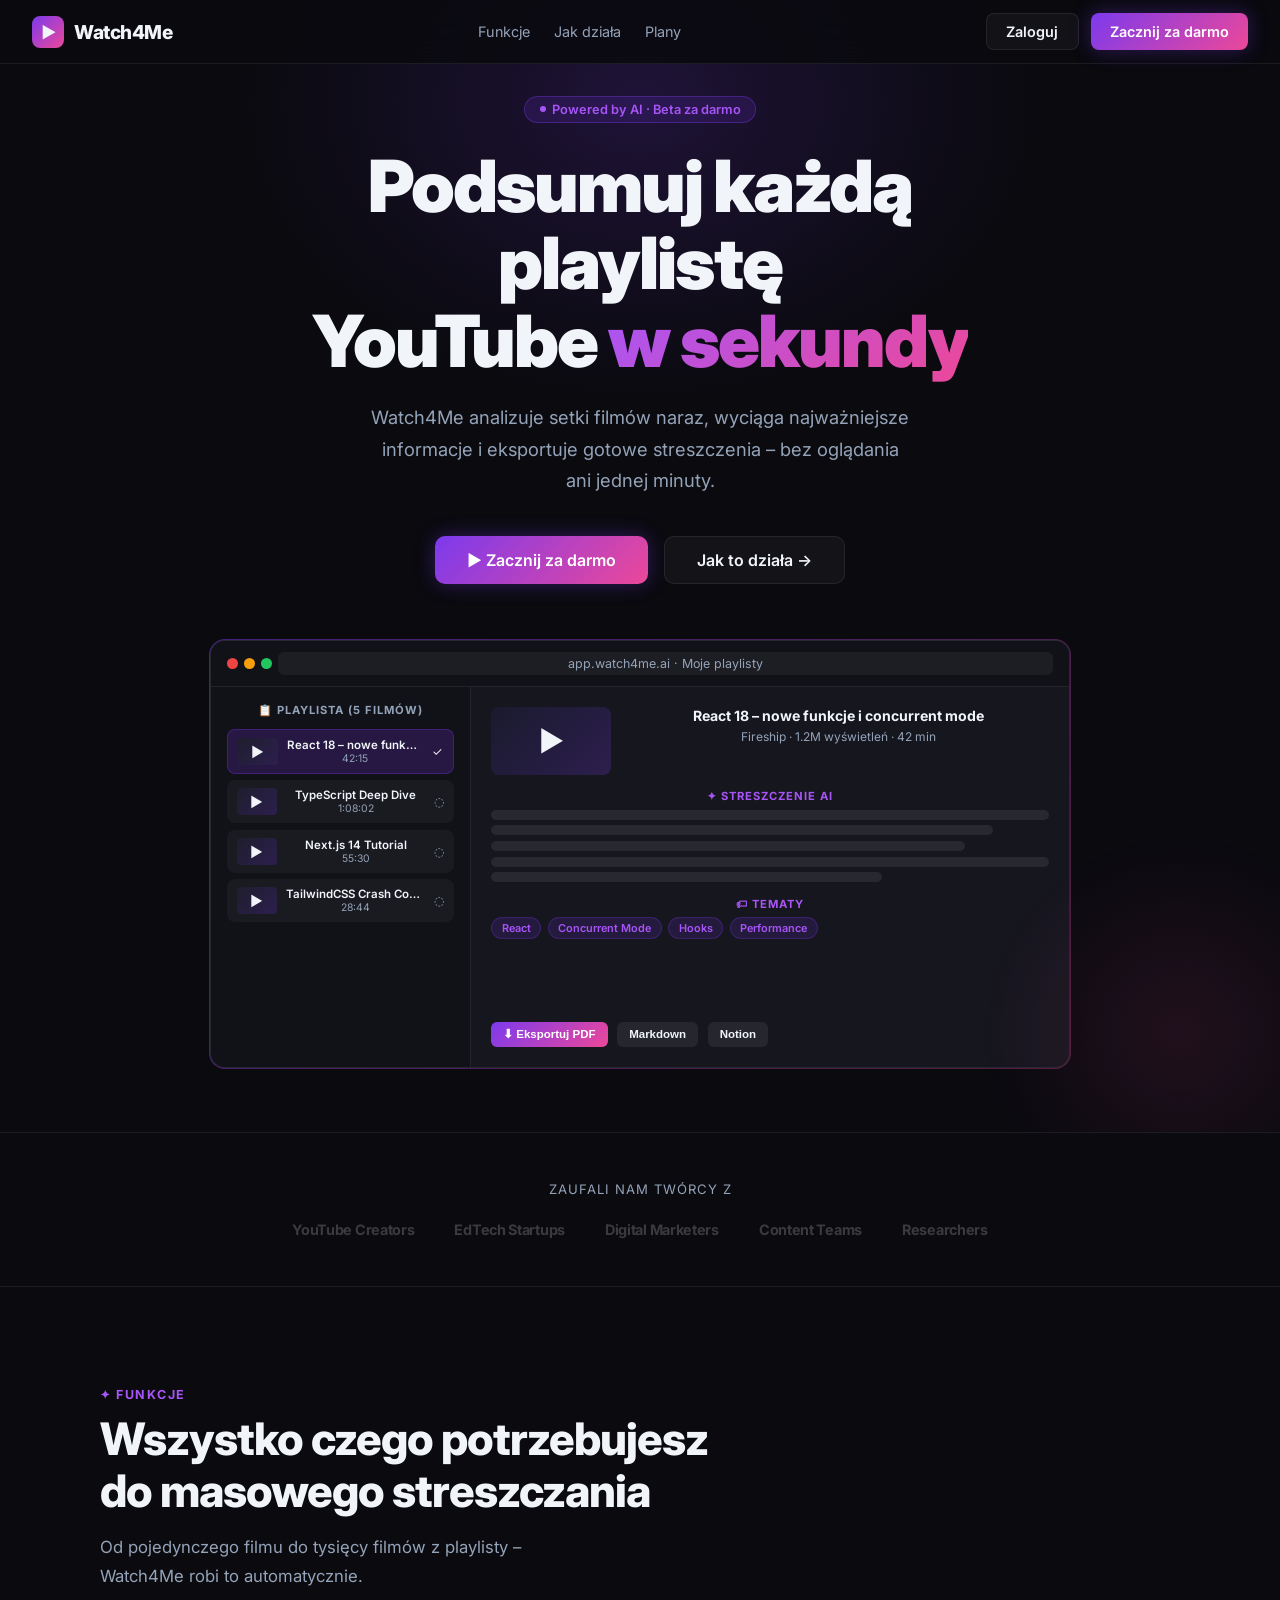
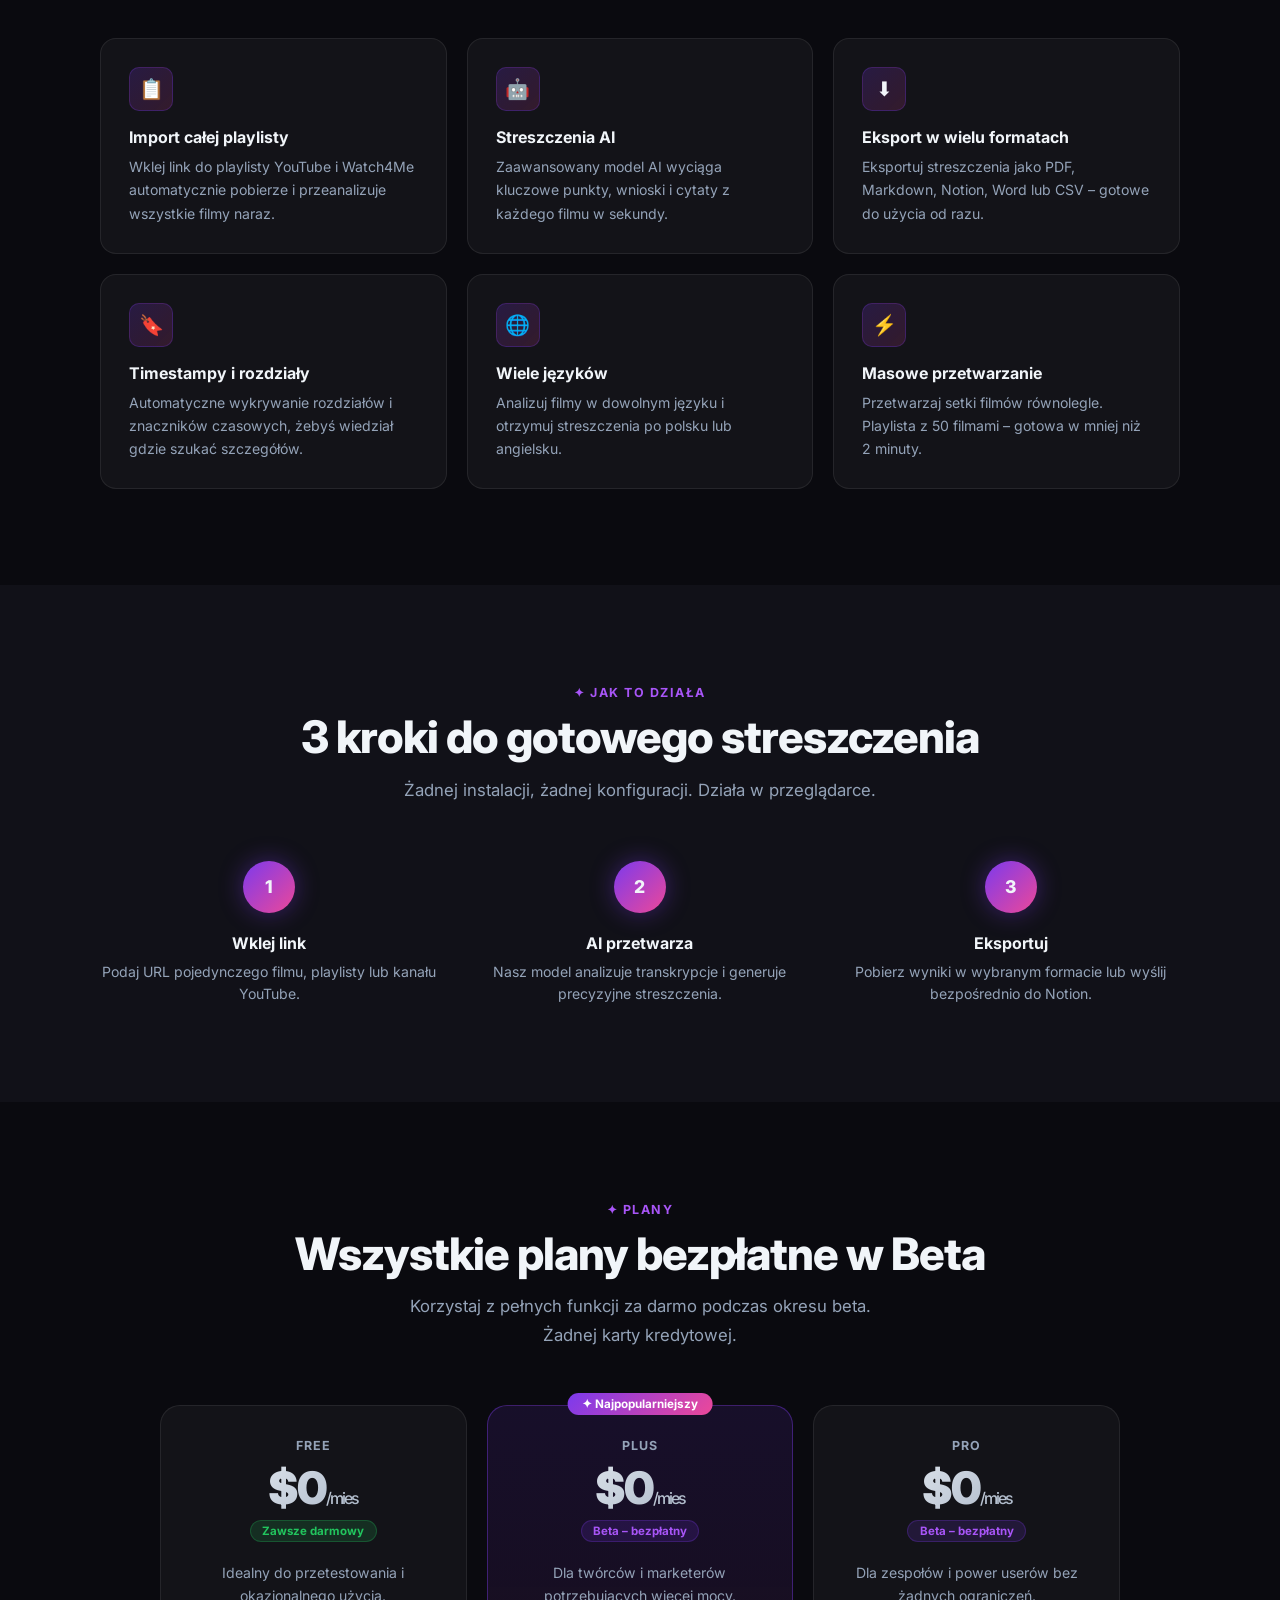
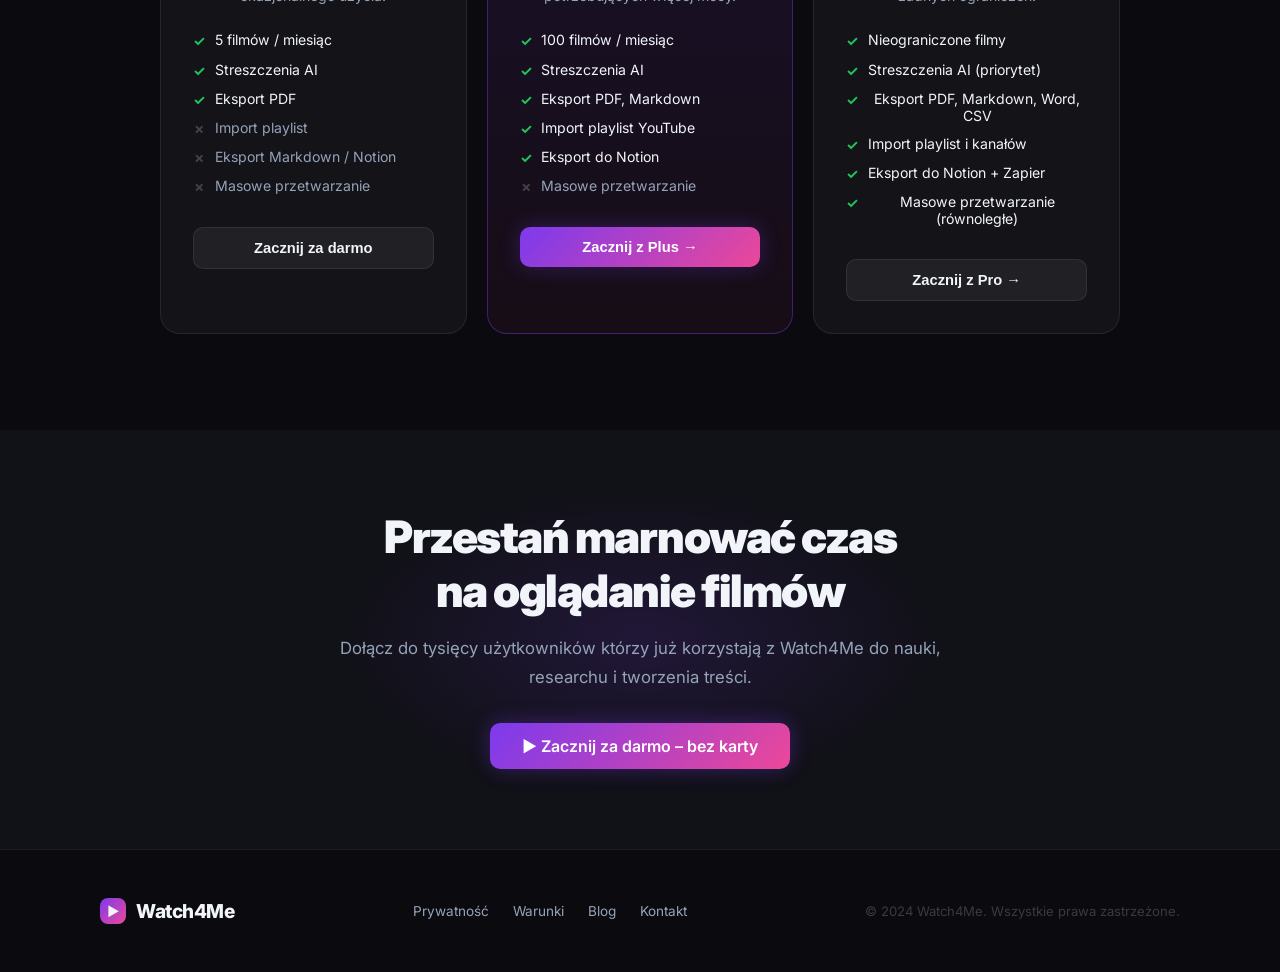
==== index.html @ c6a56641 "Add Watch4Me landing page with hero, features, pricing (Free/Plus/Pro)" ====
<!DOCTYPE html>
<html lang="pl">
<head>
  <meta charset="UTF-8" />
  <meta name="viewport" content="width=device-width, initial-scale=1.0" />
  <title>Watch4Me – AI YouTube Summarizer</title>
  <link rel="preconnect" href="https://fonts.googleapis.com" />
  <link href="https://fonts.googleapis.com/css2?family=Inter:wght@400;500;600;700;800;900&display=swap" rel="stylesheet" />
  <style>
    *, *::before, *::after { box-sizing: border-box; margin: 0; padding: 0; }

    :root {
      --bg: #0a0a0f;
      --bg2: #111118;
      --bg3: #16161f;
      --border: rgba(255,255,255,0.08);
      --purple: #7c3aed;
      --purple-light: #a855f7;
      --pink: #ec4899;
      --red: #ef4444;
      --text: #f1f5f9;
      --muted: #94a3b8;
      --card: rgba(255,255,255,0.04);
    }

    html { scroll-behavior: smooth; }

    body {
      font-family: 'Inter', sans-serif;
      background: var(--bg);
      color: var(--text);
      overflow-x: hidden;
    }

    /* ── NAV ── */
    nav {
      position: fixed; top: 0; left: 0; right: 0; z-index: 100;
      display: flex; align-items: center; justify-content: space-between;
      padding: 0 2rem; height: 64px;
      background: rgba(10,10,15,0.85);
      backdrop-filter: blur(16px);
      border-bottom: 1px solid var(--border);
    }
    .logo {
      display: flex; align-items: center; gap: 10px;
      font-size: 1.2rem; font-weight: 800; letter-spacing: -0.5px;
    }
    .logo-icon {
      width: 32px; height: 32px; border-radius: 8px;
      background: linear-gradient(135deg, var(--purple), var(--pink));
      display: flex; align-items: center; justify-content: center;
      font-size: 16px;
    }
    .nav-links { display: flex; align-items: center; gap: 1.5rem; }
    .nav-links a {
      color: var(--muted); text-decoration: none; font-size: .9rem;
      transition: color .2s;
    }
    .nav-links a:hover { color: var(--text); }
    .btn {
      display: inline-flex; align-items: center; gap: 8px;
      padding: .55rem 1.2rem; border-radius: 8px;
      font-size: .9rem; font-weight: 600; cursor: pointer;
      text-decoration: none; transition: all .2s; border: none;
    }
    .btn-primary {
      background: linear-gradient(135deg, var(--purple), var(--pink));
      color: #fff;
      box-shadow: 0 0 20px rgba(124,58,237,.35);
    }
    .btn-primary:hover {
      transform: translateY(-1px);
      box-shadow: 0 0 30px rgba(124,58,237,.55);
    }
    .btn-ghost {
      background: var(--card);
      color: var(--text);
      border: 1px solid var(--border);
    }
    .btn-ghost:hover { background: rgba(255,255,255,.08); }

    /* ── HERO ── */
    .hero {
      min-height: 100vh;
      display: flex; flex-direction: column; align-items: center;
      justify-content: center; text-align: center;
      padding: 6rem 1.5rem 4rem;
      position: relative; overflow: hidden;
    }
    .hero::before {
      content: '';
      position: absolute; top: -200px; left: 50%; transform: translateX(-50%);
      width: 800px; height: 600px; border-radius: 50%;
      background: radial-gradient(ellipse, rgba(124,58,237,.18) 0%, transparent 70%);
      pointer-events: none;
    }
    .hero::after {
      content: '';
      position: absolute; bottom: -100px; right: -100px;
      width: 400px; height: 400px; border-radius: 50%;
      background: radial-gradient(ellipse, rgba(236,72,153,.1) 0%, transparent 70%);
      pointer-events: none;
    }
    .badge {
      display: inline-flex; align-items: center; gap: 6px;
      padding: .3rem .9rem; border-radius: 99px; margin-bottom: 1.5rem;
      background: rgba(124,58,237,.15);
      border: 1px solid rgba(124,58,237,.35);
      font-size: .8rem; font-weight: 600; color: var(--purple-light);
    }
    .badge span { width: 6px; height: 6px; border-radius: 50%; background: var(--purple-light); display: block; }
    h1 {
      font-size: clamp(2.4rem, 6vw, 4.5rem);
      font-weight: 900; line-height: 1.08;
      letter-spacing: -2px; max-width: 820px;
      margin-bottom: 1.4rem;
    }
    h1 em {
      font-style: normal;
      background: linear-gradient(135deg, var(--purple-light), var(--pink));
      -webkit-background-clip: text; -webkit-text-fill-color: transparent;
    }
    .hero-sub {
      font-size: 1.15rem; color: var(--muted); max-width: 540px;
      line-height: 1.7; margin-bottom: 2.5rem;
    }
    .hero-cta { display: flex; gap: 1rem; flex-wrap: wrap; justify-content: center; margin-bottom: 3.5rem; }
    .btn-lg { padding: .8rem 2rem; font-size: 1rem; border-radius: 10px; }

    /* ── MOCKUP ── */
    .mockup-wrap {
      width: 100%; max-width: 860px;
      position: relative; margin: 0 auto;
    }
    .mockup-wrap::before {
      content: '';
      position: absolute; inset: -1px; border-radius: 16px;
      background: linear-gradient(135deg, rgba(124,58,237,.5), rgba(236,72,153,.3));
      z-index: 0;
    }
    .mockup {
      position: relative; z-index: 1;
      background: var(--bg3);
      border-radius: 15px; overflow: hidden;
      border: 1px solid var(--border);
    }
    .mockup-bar {
      display: flex; align-items: center; gap: 6px;
      padding: .7rem 1rem;
      background: var(--bg2); border-bottom: 1px solid var(--border);
    }
    .dot { width: 11px; height: 11px; border-radius: 50%; }
    .dot-r { background: #ef4444; }
    .dot-y { background: #f59e0b; }
    .dot-g { background: #22c55e; }
    .mockup-url {
      flex: 1; background: rgba(255,255,255,.05);
      border-radius: 6px; padding: .25rem .75rem;
      font-size: .78rem; color: var(--muted); text-align: center;
    }
    .mockup-body {
      display: grid; grid-template-columns: 260px 1fr;
      min-height: 380px;
    }
    .mock-sidebar {
      background: var(--bg2); border-right: 1px solid var(--border);
      padding: 1rem;
    }
    .mock-sidebar-title {
      font-size: .7rem; font-weight: 700; color: var(--muted);
      text-transform: uppercase; letter-spacing: 1px; margin-bottom: .75rem;
    }
    .mock-playlist {
      display: flex; flex-direction: column; gap: .4rem;
    }
    .mock-vid {
      display: flex; align-items: center; gap: .6rem;
      padding: .5rem .6rem; border-radius: 8px;
      background: rgba(255,255,255,.04); cursor: pointer;
    }
    .mock-vid.active { background: rgba(124,58,237,.2); border: 1px solid rgba(124,58,237,.3); }
    .mock-thumb {
      width: 40px; height: 27px; border-radius: 4px;
      background: linear-gradient(135deg, #1e1e2e, #2d1f4e);
      flex-shrink: 0; display: flex; align-items: center; justify-content: center;
      font-size: 14px;
    }
    .mock-vid-info { flex: 1; overflow: hidden; }
    .mock-vid-title { font-size: .72rem; font-weight: 600; white-space: nowrap; overflow: hidden; text-overflow: ellipsis; }
    .mock-vid-dur { font-size: .65rem; color: var(--muted); }
    .mock-check { font-size: 12px; }
    .mock-main { padding: 1.25rem; display: flex; flex-direction: column; gap: .9rem; }
    .mock-video-header { display: flex; align-items: flex-start; gap: 1rem; }
    .mock-video-thumb {
      width: 120px; height: 68px; border-radius: 8px; flex-shrink: 0;
      background: linear-gradient(135deg, #1a1a2e, #2d1f4e);
      display: flex; align-items: center; justify-content: center; font-size: 28px;
    }
    .mock-video-meta { flex: 1; }
    .mock-video-meta h3 { font-size: .88rem; font-weight: 700; margin-bottom: .3rem; }
    .mock-video-meta p { font-size: .75rem; color: var(--muted); }
    .mock-summary-label {
      font-size: .7rem; font-weight: 700; text-transform: uppercase;
      letter-spacing: 1px; color: var(--purple-light); margin-bottom: .4rem;
    }
    .mock-summary-lines { display: flex; flex-direction: column; gap: .35rem; }
    .mock-line {
      height: 10px; border-radius: 99px;
      background: rgba(255,255,255,.08);
    }
    .mock-line.w100 { width: 100%; }
    .mock-line.w85 { width: 85%; }
    .mock-line.w70 { width: 70%; }
    .mock-line.w90 { width: 90%; }
    .mock-tags { display: flex; gap: .4rem; flex-wrap: wrap; }
    .mock-tag {
      padding: .2rem .6rem; border-radius: 99px; font-size: .68rem;
      background: rgba(124,58,237,.15); color: var(--purple-light);
      border: 1px solid rgba(124,58,237,.25); font-weight: 600;
    }
    .mock-actions { display: flex; gap: .6rem; margin-top: auto; }
    .mock-btn {
      padding: .35rem .75rem; border-radius: 6px; font-size: .72rem;
      font-weight: 600; border: none; cursor: pointer;
    }
    .mock-btn-primary { background: linear-gradient(135deg, var(--purple), var(--pink)); color: #fff; }
    .mock-btn-ghost { background: rgba(255,255,255,.07); color: var(--text); }

    /* ── LOGOS / TRUST ── */
    .trust {
      text-align: center; padding: 3rem 1.5rem;
      border-top: 1px solid var(--border);
      border-bottom: 1px solid var(--border);
    }
    .trust p { font-size: .82rem; color: var(--muted); margin-bottom: 1.5rem; text-transform: uppercase; letter-spacing: 1px; }
    .trust-logos { display: flex; align-items: center; justify-content: center; gap: 2.5rem; flex-wrap: wrap; }
    .trust-logo { font-size: .9rem; font-weight: 700; color: rgba(255,255,255,.2); letter-spacing: -.3px; }

    /* ── FEATURES ── */
    section { padding: 6rem 1.5rem; }
    .container { max-width: 1080px; margin: 0 auto; }
    .section-label {
      display: inline-block; font-size: .78rem; font-weight: 700;
      text-transform: uppercase; letter-spacing: 1.5px; color: var(--purple-light);
      margin-bottom: .75rem;
    }
    .section-title {
      font-size: clamp(1.8rem, 4vw, 2.8rem); font-weight: 800;
      letter-spacing: -1px; line-height: 1.15; margin-bottom: 1rem;
    }
    .section-sub { font-size: 1.05rem; color: var(--muted); max-width: 500px; line-height: 1.7; margin-bottom: 3rem; }
    .features-grid {
      display: grid;
      grid-template-columns: repeat(auto-fit, minmax(300px, 1fr));
      gap: 1.25rem;
    }
    .feat-card {
      padding: 1.75rem; border-radius: 16px;
      background: var(--card); border: 1px solid var(--border);
      transition: border-color .25s, transform .25s;
    }
    .feat-card:hover { border-color: rgba(124,58,237,.4); transform: translateY(-3px); }
    .feat-icon {
      width: 44px; height: 44px; border-radius: 10px; margin-bottom: 1rem;
      display: flex; align-items: center; justify-content: center; font-size: 20px;
      background: linear-gradient(135deg, rgba(124,58,237,.2), rgba(236,72,153,.15));
      border: 1px solid rgba(124,58,237,.25);
    }
    .feat-card h3 { font-size: 1rem; font-weight: 700; margin-bottom: .5rem; }
    .feat-card p { font-size: .88rem; color: var(--muted); line-height: 1.65; }

    /* ── HOW IT WORKS ── */
    .how-section { background: var(--bg2); }
    .steps { display: grid; grid-template-columns: repeat(auto-fit, minmax(220px, 1fr)); gap: 2rem; }
    .step { text-align: center; }
    .step-num {
      width: 52px; height: 52px; border-radius: 50%; margin: 0 auto 1.25rem;
      display: flex; align-items: center; justify-content: center;
      font-size: 1.1rem; font-weight: 800;
      background: linear-gradient(135deg, var(--purple), var(--pink));
      box-shadow: 0 0 24px rgba(124,58,237,.4);
    }
    .step h3 { font-size: 1rem; font-weight: 700; margin-bottom: .5rem; }
    .step p { font-size: .88rem; color: var(--muted); line-height: 1.6; }

    /* ── PRICING ── */
    .pricing-grid {
      display: grid;
      grid-template-columns: repeat(auto-fit, minmax(280px, 1fr));
      gap: 1.25rem; max-width: 960px; margin: 0 auto;
    }
    .price-card {
      padding: 2rem; border-radius: 20px;
      background: var(--card); border: 1px solid var(--border);
      position: relative; transition: transform .25s;
    }
    .price-card:hover { transform: translateY(-4px); }
    .price-card.popular {
      background: linear-gradient(180deg, rgba(124,58,237,.12) 0%, rgba(236,72,153,.06) 100%);
      border-color: rgba(124,58,237,.4);
    }
    .popular-badge {
      position: absolute; top: -13px; left: 50%; transform: translateX(-50%);
      padding: .25rem .9rem; border-radius: 99px; font-size: .73rem; font-weight: 700;
      background: linear-gradient(135deg, var(--purple), var(--pink));
      color: #fff; white-space: nowrap;
    }
    .plan-name { font-size: .78rem; font-weight: 700; text-transform: uppercase; letter-spacing: 1px; color: var(--muted); margin-bottom: .5rem; }
    .plan-price {
      font-size: 2.8rem; font-weight: 900; letter-spacing: -2px;
      margin-bottom: .25rem;
      background: linear-gradient(135deg, var(--text), var(--muted));
      -webkit-background-clip: text; -webkit-text-fill-color: transparent;
    }
    .plan-price span { font-size: 1rem; font-weight: 500; }
    .plan-tag {
      display: inline-block; padding: .2rem .7rem; border-radius: 99px;
      font-size: .72rem; font-weight: 700; margin-bottom: 1.25rem;
    }
    .tag-free { background: rgba(34,197,94,.15); color: #22c55e; border: 1px solid rgba(34,197,94,.25); }
    .tag-beta { background: rgba(124,58,237,.15); color: var(--purple-light); border: 1px solid rgba(124,58,237,.25); }
    .plan-desc { font-size: .88rem; color: var(--muted); margin-bottom: 1.5rem; line-height: 1.6; }
    .plan-features { list-style: none; display: flex; flex-direction: column; gap: .7rem; margin-bottom: 2rem; }
    .plan-features li { display: flex; align-items: flex-start; gap: .6rem; font-size: .88rem; }
    .plan-features li::before { content: '✓'; color: #22c55e; font-weight: 700; flex-shrink: 0; margin-top: 1px; }
    .plan-features li.no::before { content: '✗'; color: rgba(255,255,255,.2); }
    .plan-features li.no { color: var(--muted); }
    .btn-plan {
      width: 100%; padding: .75rem; border-radius: 10px; font-size: .92rem; font-weight: 700;
      cursor: pointer; border: none; transition: all .2s;
    }
    .btn-plan-primary {
      background: linear-gradient(135deg, var(--purple), var(--pink));
      color: #fff; box-shadow: 0 0 20px rgba(124,58,237,.3);
    }
    .btn-plan-primary:hover { box-shadow: 0 0 30px rgba(124,58,237,.5); transform: translateY(-1px); }
    .btn-plan-ghost {
      background: rgba(255,255,255,.06); color: var(--text);
      border: 1px solid var(--border);
    }
    .btn-plan-ghost:hover { background: rgba(255,255,255,.1); }

    /* ── CTA BANNER ── */
    .cta-section {
      padding: 5rem 1.5rem;
      background: var(--bg2); text-align: center;
    }
    .cta-inner {
      max-width: 680px; margin: 0 auto;
      position: relative;
    }
    .cta-inner::before {
      content: '';
      position: absolute; top: 50%; left: 50%; transform: translate(-50%,-50%);
      width: 600px; height: 300px; border-radius: 50%;
      background: radial-gradient(ellipse, rgba(124,58,237,.15) 0%, transparent 70%);
      pointer-events: none;
    }
    .cta-inner h2 {
      font-size: clamp(1.8rem, 4vw, 2.8rem); font-weight: 900; letter-spacing: -1.5px;
      margin-bottom: 1rem; position: relative;
    }
    .cta-inner p { font-size: 1.05rem; color: var(--muted); margin-bottom: 2rem; line-height: 1.7; position: relative; }
    .cta-inner .btn { position: relative; }

    /* ── FOOTER ── */
    footer {
      padding: 3rem 1.5rem;
      border-top: 1px solid var(--border);
    }
    .footer-inner {
      max-width: 1080px; margin: 0 auto;
      display: flex; align-items: center; justify-content: space-between;
      flex-wrap: wrap; gap: 1rem;
    }
    .footer-links { display: flex; gap: 1.5rem; flex-wrap: wrap; }
    .footer-links a { font-size: .85rem; color: var(--muted); text-decoration: none; transition: color .2s; }
    .footer-links a:hover { color: var(--text); }
    .footer-copy { font-size: .82rem; color: rgba(255,255,255,.2); }

    /* ── ANIMATIONS ── */
    @keyframes fadeUp { from { opacity: 0; transform: translateY(24px); } to { opacity: 1; transform: translateY(0); } }
    .hero > * { animation: fadeUp .6s ease both; }
    .hero > *:nth-child(1) { animation-delay: .1s; }
    .hero > *:nth-child(2) { animation-delay: .2s; }
    .hero > *:nth-child(3) { animation-delay: .3s; }
    .hero > *:nth-child(4) { animation-delay: .4s; }
    .hero > *:nth-child(5) { animation-delay: .5s; }

    /* ── RESPONSIVE ── */
    @media (max-width: 640px) {
      .nav-links { display: none; }
      .mockup-body { grid-template-columns: 1fr; }
      .mock-sidebar { display: none; }
    }
  </style>
</head>
<body>

<!-- NAV -->
<nav>
  <div class="logo">
    <div class="logo-icon">▶</div>
    Watch4Me
  </div>
  <div class="nav-links">
    <a href="#features">Funkcje</a>
    <a href="#how">Jak działa</a>
    <a href="#pricing">Plany</a>
  </div>
  <div style="display:flex;gap:.75rem">
    <a href="#" class="btn btn-ghost">Zaloguj</a>
    <a href="#" class="btn btn-primary">Zacznij za darmo</a>
  </div>
</nav>

<!-- HERO -->
<section class="hero">
  <div class="badge"><span></span> Powered by AI · Beta za darmo</div>
  <h1>Podsumuj każdą playlistę<br/>YouTube <em>w sekundy</em></h1>
  <p class="hero-sub">Watch4Me analizuje setki filmów naraz, wyciąga najważniejsze informacje i eksportuje gotowe streszczenia – bez oglądania ani jednej minuty.</p>
  <div class="hero-cta">
    <a href="#" class="btn btn-primary btn-lg">▶ Zacznij za darmo</a>
    <a href="#how" class="btn btn-ghost btn-lg">Jak to działa →</a>
  </div>
  <div class="mockup-wrap">
    <div class="mockup">
      <div class="mockup-bar">
        <div class="dot dot-r"></div>
        <div class="dot dot-y"></div>
        <div class="dot dot-g"></div>
        <div class="mockup-url">app.watch4me.ai · Moje playlisty</div>
      </div>
      <div class="mockup-body">
        <div class="mock-sidebar">
          <div class="mock-sidebar-title">📋 Playlista (5 filmów)</div>
          <div class="mock-playlist">
            <div class="mock-vid active">
              <div class="mock-thumb">▶</div>
              <div class="mock-vid-info">
                <div class="mock-vid-title">React 18 – nowe funkcje</div>
                <div class="mock-vid-dur">42:15</div>
              </div>
              <div class="mock-check">✓</div>
            </div>
            <div class="mock-vid">
              <div class="mock-thumb">▶</div>
              <div class="mock-vid-info">
                <div class="mock-vid-title">TypeScript Deep Dive</div>
                <div class="mock-vid-dur">1:08:02</div>
              </div>
              <div class="mock-check" style="color:var(--muted)">◌</div>
            </div>
            <div class="mock-vid">
              <div class="mock-thumb">▶</div>
              <div class="mock-vid-info">
                <div class="mock-vid-title">Next.js 14 Tutorial</div>
                <div class="mock-vid-dur">55:30</div>
              </div>
              <div class="mock-check" style="color:var(--muted)">◌</div>
            </div>
            <div class="mock-vid">
              <div class="mock-thumb">▶</div>
              <div class="mock-vid-info">
                <div class="mock-vid-title">TailwindCSS Crash Course</div>
                <div class="mock-vid-dur">28:44</div>
              </div>
              <div class="mock-check" style="color:var(--muted)">◌</div>
            </div>
          </div>
        </div>
        <div class="mock-main">
          <div class="mock-video-header">
            <div class="mock-video-thumb">▶</div>
            <div class="mock-video-meta">
              <h3>React 18 – nowe funkcje i concurrent mode</h3>
              <p>Fireship · 1.2M wyświetleń · 42 min</p>
            </div>
          </div>
          <div>
            <div class="mock-summary-label">✦ Streszczenie AI</div>
            <div class="mock-summary-lines">
              <div class="mock-line w100"></div>
              <div class="mock-line w90"></div>
              <div class="mock-line w85"></div>
              <div class="mock-line w100"></div>
              <div class="mock-line w70"></div>
            </div>
          </div>
          <div>
            <div class="mock-summary-label">🏷 Tematy</div>
            <div class="mock-tags">
              <div class="mock-tag">React</div>
              <div class="mock-tag">Concurrent Mode</div>
              <div class="mock-tag">Hooks</div>
              <div class="mock-tag">Performance</div>
            </div>
          </div>
          <div class="mock-actions">
            <button class="mock-btn mock-btn-primary">⬇ Eksportuj PDF</button>
            <button class="mock-btn mock-btn-ghost">Markdown</button>
            <button class="mock-btn mock-btn-ghost">Notion</button>
          </div>
        </div>
      </div>
    </div>
  </div>
</section>

<!-- TRUST -->
<div class="trust">
  <p>Zaufali nam twórcy z</p>
  <div class="trust-logos">
    <div class="trust-logo">YouTube Creators</div>
    <div class="trust-logo">EdTech Startups</div>
    <div class="trust-logo">Digital Marketers</div>
    <div class="trust-logo">Content Teams</div>
    <div class="trust-logo">Researchers</div>
  </div>
</div>

<!-- FEATURES -->
<section id="features">
  <div class="container">
    <div class="section-label">✦ Funkcje</div>
    <h2 class="section-title">Wszystko czego potrzebujesz<br/>do masowego streszczania</h2>
    <p class="section-sub">Od pojedynczego filmu do tysięcy filmów z playlisty – Watch4Me robi to automatycznie.</p>
    <div class="features-grid">
      <div class="feat-card">
        <div class="feat-icon">📋</div>
        <h3>Import całej playlisty</h3>
        <p>Wklej link do playlisty YouTube i Watch4Me automatycznie pobierze i przeanalizuje wszystkie filmy naraz.</p>
      </div>
      <div class="feat-card">
        <div class="feat-icon">🤖</div>
        <h3>Streszczenia AI</h3>
        <p>Zaawansowany model AI wyciąga kluczowe punkty, wnioski i cytaty z każdego filmu w sekundy.</p>
      </div>
      <div class="feat-card">
        <div class="feat-icon">⬇</div>
        <h3>Eksport w wielu formatach</h3>
        <p>Eksportuj streszczenia jako PDF, Markdown, Notion, Word lub CSV – gotowe do użycia od razu.</p>
      </div>
      <div class="feat-card">
        <div class="feat-icon">🔖</div>
        <h3>Timestampy i rozdziały</h3>
        <p>Automatyczne wykrywanie rozdziałów i znaczników czasowych, żebyś wiedział gdzie szukać szczegółów.</p>
      </div>
      <div class="feat-card">
        <div class="feat-icon">🌐</div>
        <h3>Wiele języków</h3>
        <p>Analizuj filmy w dowolnym języku i otrzymuj streszczenia po polsku lub angielsku.</p>
      </div>
      <div class="feat-card">
        <div class="feat-icon">⚡</div>
        <h3>Masowe przetwarzanie</h3>
        <p>Przetwarzaj setki filmów równolegle. Playlista z 50 filmami – gotowa w mniej niż 2 minuty.</p>
      </div>
    </div>
  </div>
</section>

<!-- HOW IT WORKS -->
<section id="how" class="how-section">
  <div class="container" style="text-align:center">
    <div class="section-label">✦ Jak to działa</div>
    <h2 class="section-title" style="margin-bottom:.75rem">3 kroki do gotowego streszczenia</h2>
    <p class="section-sub" style="margin:0 auto 3.5rem">Żadnej instalacji, żadnej konfiguracji. Działa w przeglądarce.</p>
    <div class="steps">
      <div class="step">
        <div class="step-num">1</div>
        <h3>Wklej link</h3>
        <p>Podaj URL pojedynczego filmu, playlisty lub kanału YouTube.</p>
      </div>
      <div class="step">
        <div class="step-num">2</div>
        <h3>AI przetwarza</h3>
        <p>Nasz model analizuje transkrypcje i generuje precyzyjne streszczenia.</p>
      </div>
      <div class="step">
        <div class="step-num">3</div>
        <h3>Eksportuj</h3>
        <p>Pobierz wyniki w wybranym formacie lub wyślij bezpośrednio do Notion.</p>
      </div>
    </div>
  </div>
</section>

<!-- PRICING -->
<section id="pricing">
  <div class="container" style="text-align:center">
    <div class="section-label">✦ Plany</div>
    <h2 class="section-title" style="margin-bottom:.75rem">Wszystkie plany bezpłatne w Beta</h2>
    <p class="section-sub" style="margin:0 auto 3.5rem">Korzystaj z pełnych funkcji za darmo podczas okresu beta. Żadnej karty kredytowej.</p>
    <div class="pricing-grid">

      <!-- FREE -->
      <div class="price-card">
        <div class="plan-name">Free</div>
        <div class="plan-price">$0<span>/mies</span></div>
        <div class="plan-tag tag-free">Zawsze darmowy</div>
        <p class="plan-desc">Idealny do przetestowania i okazjonalnego użycia.</p>
        <ul class="plan-features">
          <li>5 filmów / miesiąc</li>
          <li>Streszczenia AI</li>
          <li>Eksport PDF</li>
          <li class="no">Import playlist</li>
          <li class="no">Eksport Markdown / Notion</li>
          <li class="no">Masowe przetwarzanie</li>
        </ul>
        <button class="btn-plan btn-plan-ghost">Zacznij za darmo</button>
      </div>

      <!-- PLUS -->
      <div class="price-card popular">
        <div class="popular-badge">✦ Najpopularniejszy</div>
        <div class="plan-name">Plus</div>
        <div class="plan-price">$0<span>/mies</span></div>
        <div class="plan-tag tag-beta">Beta – bezpłatny</div>
        <p class="plan-desc">Dla twórców i marketerów potrzebujących więcej mocy.</p>
        <ul class="plan-features">
          <li>100 filmów / miesiąc</li>
          <li>Streszczenia AI</li>
          <li>Eksport PDF, Markdown</li>
          <li>Import playlist YouTube</li>
          <li>Eksport do Notion</li>
          <li class="no">Masowe przetwarzanie</li>
        </ul>
        <button class="btn-plan btn-plan-primary">Zacznij z Plus →</button>
      </div>

      <!-- PRO -->
      <div class="price-card">
        <div class="plan-name">Pro</div>
        <div class="plan-price">$0<span>/mies</span></div>
        <div class="plan-tag tag-beta">Beta – bezpłatny</div>
        <p class="plan-desc">Dla zespołów i power userów bez żadnych ograniczeń.</p>
        <ul class="plan-features">
          <li>Nieograniczone filmy</li>
          <li>Streszczenia AI (priorytet)</li>
          <li>Eksport PDF, Markdown, Word, CSV</li>
          <li>Import playlist i kanałów</li>
          <li>Eksport do Notion + Zapier</li>
          <li>Masowe przetwarzanie (równoległe)</li>
        </ul>
        <button class="btn-plan btn-plan-ghost">Zacznij z Pro →</button>
      </div>

    </div>
  </div>
</section>

<!-- CTA BANNER -->
<div class="cta-section">
  <div class="cta-inner">
    <h2>Przestań marnować czas<br/>na oglądanie filmów</h2>
    <p>Dołącz do tysięcy użytkowników którzy już korzystają z Watch4Me do nauki, researchu i tworzenia treści.</p>
    <a href="#" class="btn btn-primary btn-lg">▶ Zacznij za darmo – bez karty</a>
  </div>
</div>

<!-- FOOTER -->
<footer>
  <div class="footer-inner">
    <div class="logo">
      <div class="logo-icon" style="width:26px;height:26px;font-size:13px">▶</div>
      Watch4Me
    </div>
    <div class="footer-links">
      <a href="#">Prywatność</a>
      <a href="#">Warunki</a>
      <a href="#">Blog</a>
      <a href="#">Kontakt</a>
    </div>
    <div class="footer-copy">© 2024 Watch4Me. Wszystkie prawa zastrzeżone.</div>
  </div>
</footer>

</body>
</html>
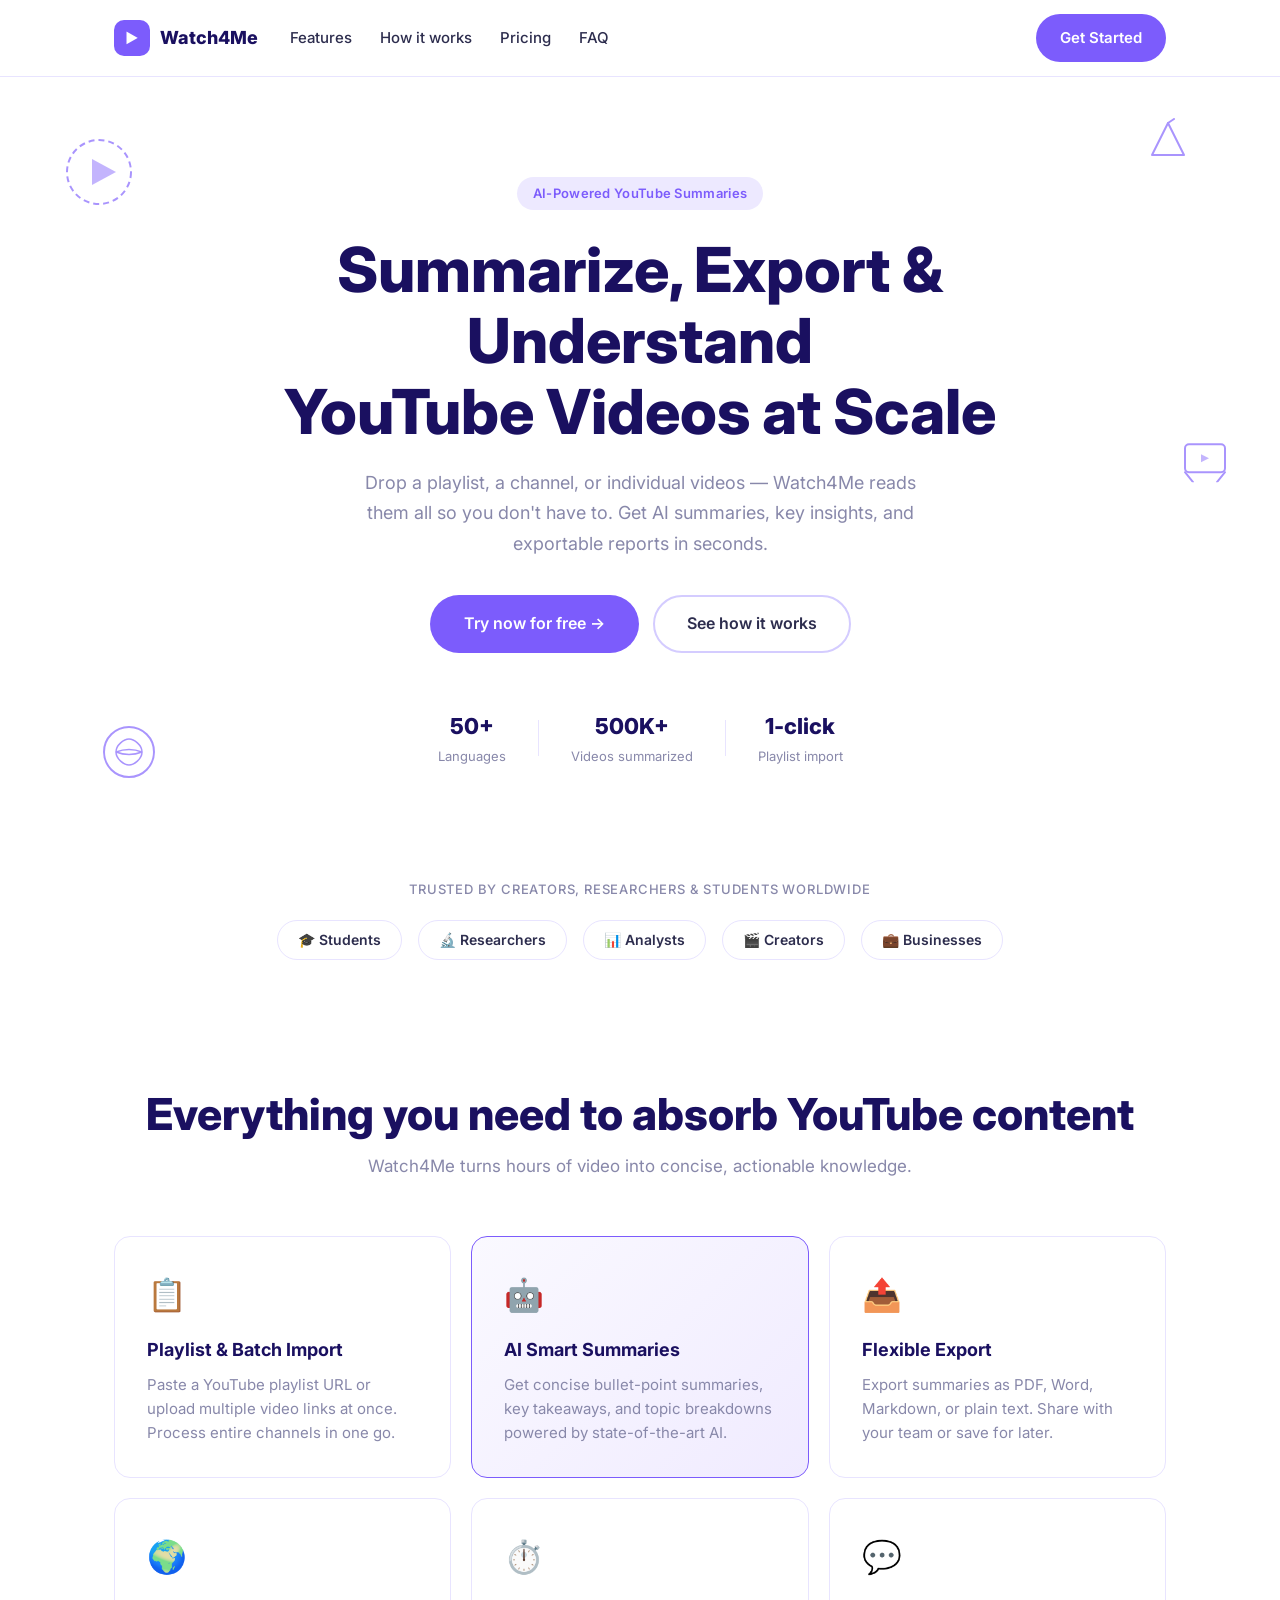
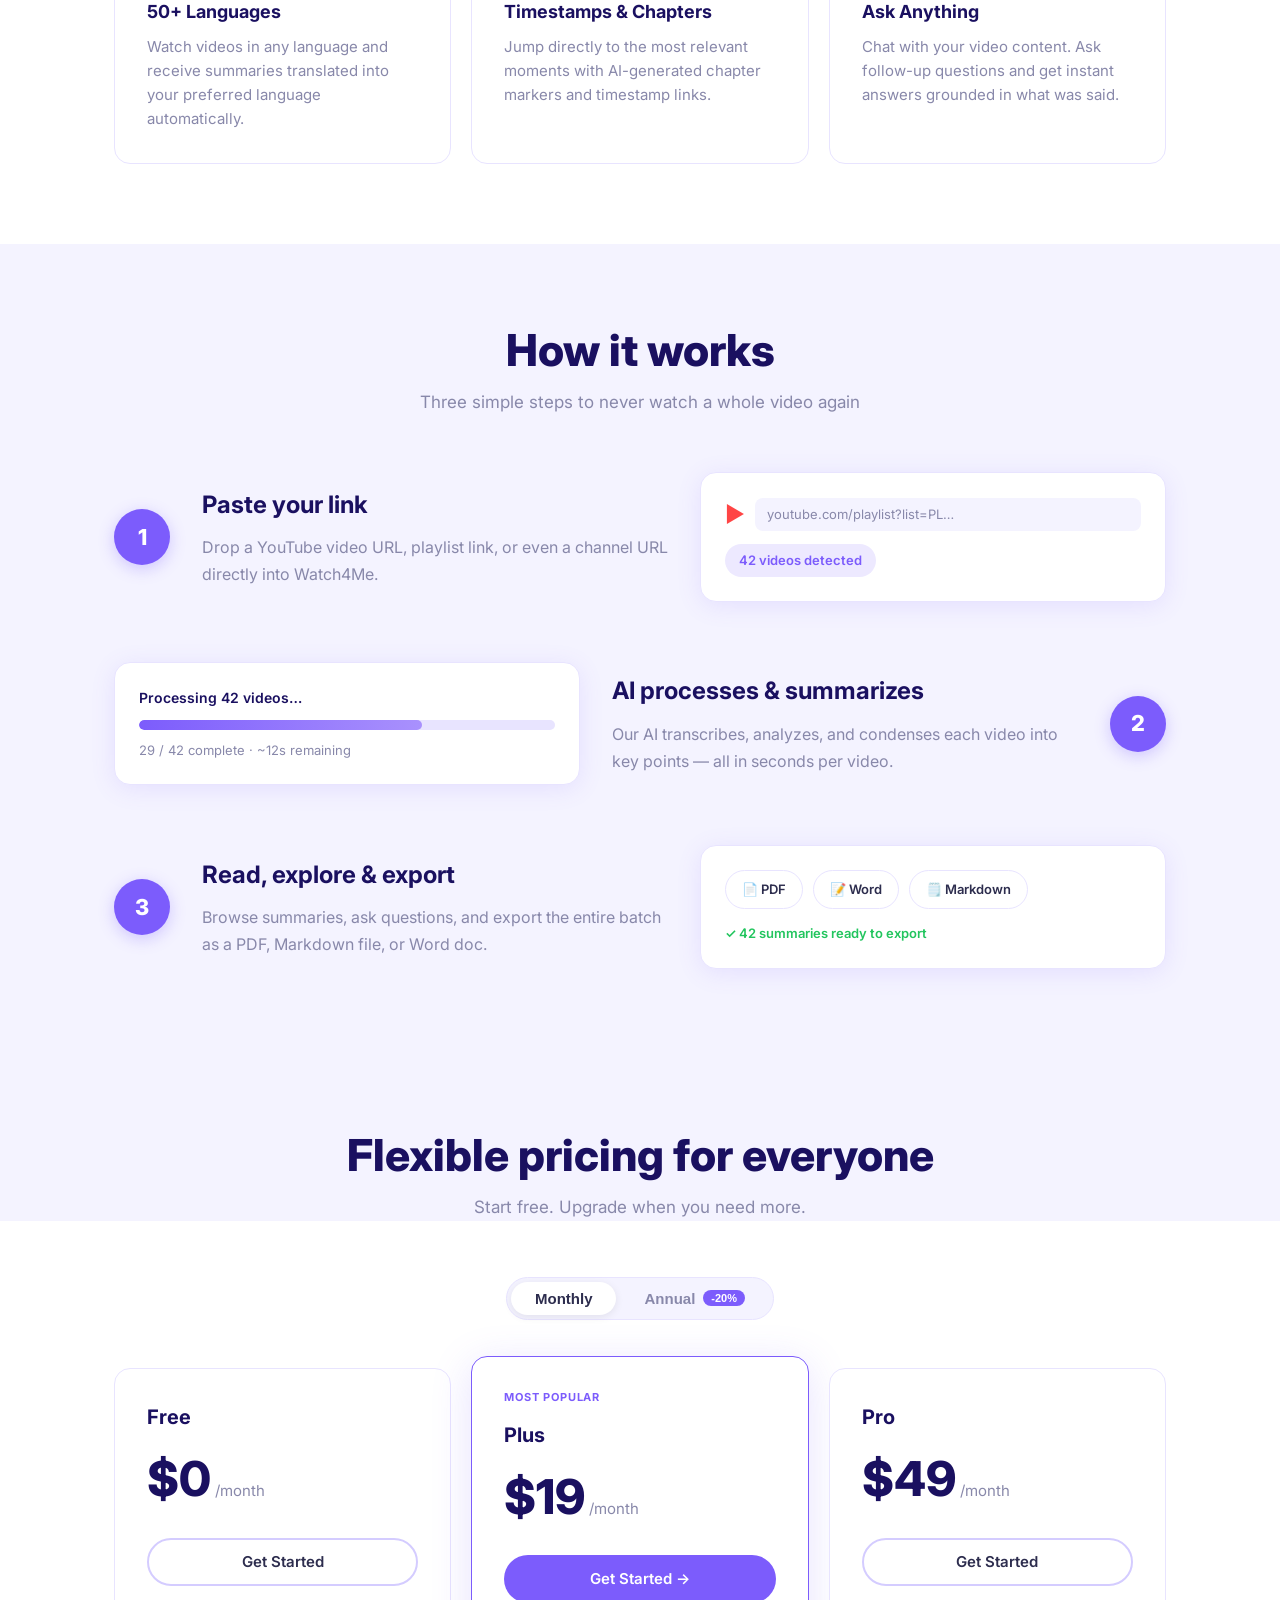
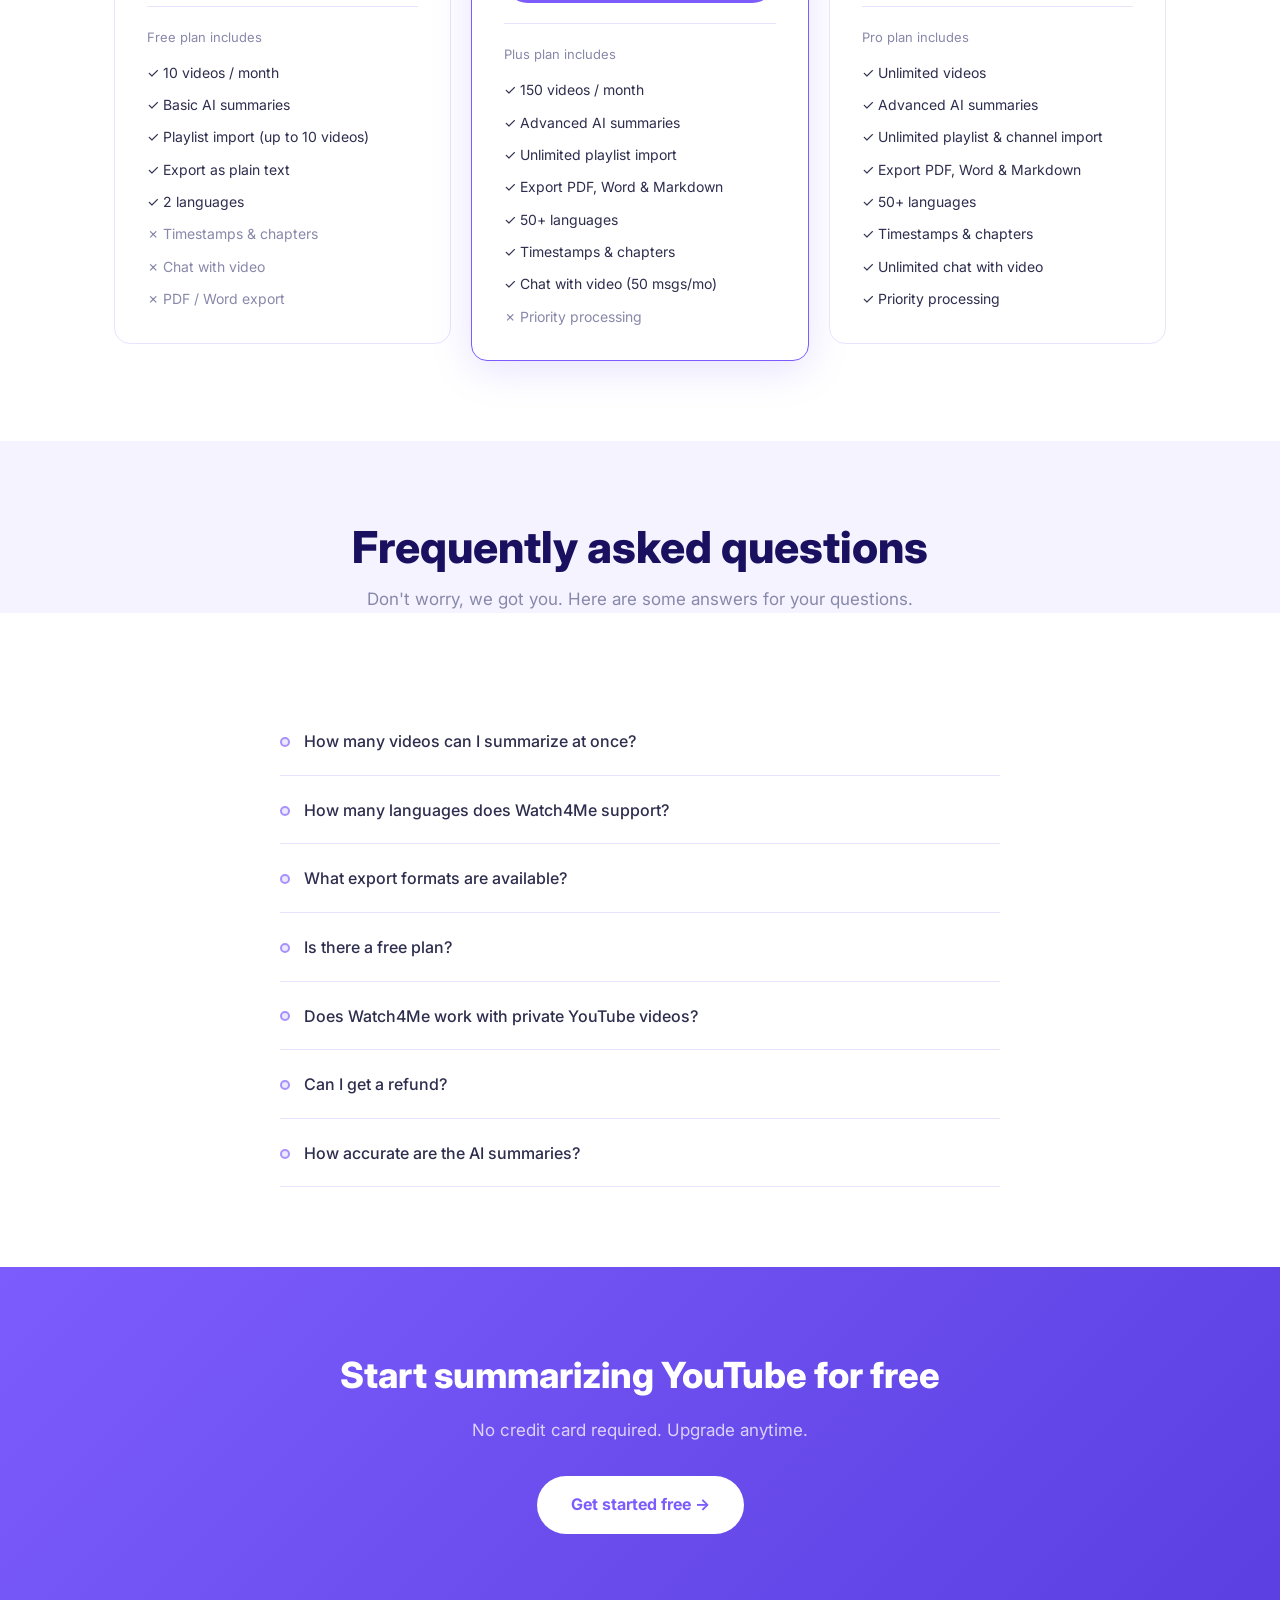
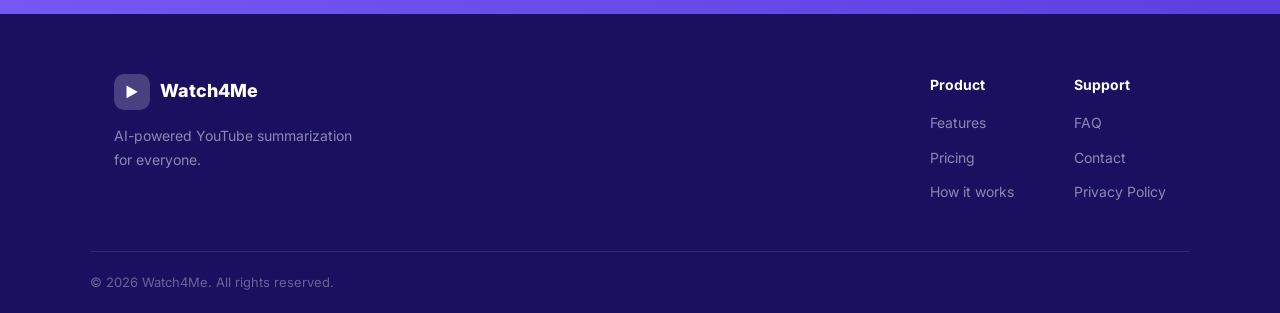
==== commit 4a24b601: "Add Watch4Me landing page with pricing, features, FAQ, and CTA sections https://claude.ai/code/sessi" ====
--- a/index.html
+++ b/index.html
@@ -1,680 +1,387 @@
 <!DOCTYPE html>
-<html lang="pl">
+<html lang="en">
 <head>
   <meta charset="UTF-8" />
   <meta name="viewport" content="width=device-width, initial-scale=1.0" />
   <title>Watch4Me – AI YouTube Summarizer</title>
+  <link rel="stylesheet" href="style.css" />
   <link rel="preconnect" href="https://fonts.googleapis.com" />
-  <link href="https://fonts.googleapis.com/css2?family=Inter:wght@400;500;600;700;800;900&display=swap" rel="stylesheet" />
-  <style>
-    *, *::before, *::after { box-sizing: border-box; margin: 0; padding: 0; }
-
-    :root {
-      --bg: #0a0a0f;
-      --bg2: #111118;
-      --bg3: #16161f;
-      --border: rgba(255,255,255,0.08);
-      --purple: #7c3aed;
-      --purple-light: #a855f7;
-      --pink: #ec4899;
-      --red: #ef4444;
-      --text: #f1f5f9;
-      --muted: #94a3b8;
-      --card: rgba(255,255,255,0.04);
-    }
-
-    html { scroll-behavior: smooth; }
-
-    body {
-      font-family: 'Inter', sans-serif;
-      background: var(--bg);
-      color: var(--text);
-      overflow-x: hidden;
-    }
-
-    /* ── NAV ── */
-    nav {
-      position: fixed; top: 0; left: 0; right: 0; z-index: 100;
-      display: flex; align-items: center; justify-content: space-between;
-      padding: 0 2rem; height: 64px;
-      background: rgba(10,10,15,0.85);
-      backdrop-filter: blur(16px);
-      border-bottom: 1px solid var(--border);
-    }
-    .logo {
-      display: flex; align-items: center; gap: 10px;
-      font-size: 1.2rem; font-weight: 800; letter-spacing: -0.5px;
-    }
-    .logo-icon {
-      width: 32px; height: 32px; border-radius: 8px;
-      background: linear-gradient(135deg, var(--purple), var(--pink));
-      display: flex; align-items: center; justify-content: center;
-      font-size: 16px;
-    }
-    .nav-links { display: flex; align-items: center; gap: 1.5rem; }
-    .nav-links a {
-      color: var(--muted); text-decoration: none; font-size: .9rem;
-      transition: color .2s;
-    }
-    .nav-links a:hover { color: var(--text); }
-    .btn {
-      display: inline-flex; align-items: center; gap: 8px;
-      padding: .55rem 1.2rem; border-radius: 8px;
-      font-size: .9rem; font-weight: 600; cursor: pointer;
-      text-decoration: none; transition: all .2s; border: none;
-    }
-    .btn-primary {
-      background: linear-gradient(135deg, var(--purple), var(--pink));
-      color: #fff;
-      box-shadow: 0 0 20px rgba(124,58,237,.35);
-    }
-    .btn-primary:hover {
-      transform: translateY(-1px);
-      box-shadow: 0 0 30px rgba(124,58,237,.55);
-    }
-    .btn-ghost {
-      background: var(--card);
-      color: var(--text);
-      border: 1px solid var(--border);
-    }
-    .btn-ghost:hover { background: rgba(255,255,255,.08); }
-
-    /* ── HERO ── */
-    .hero {
-      min-height: 100vh;
-      display: flex; flex-direction: column; align-items: center;
-      justify-content: center; text-align: center;
-      padding: 6rem 1.5rem 4rem;
-      position: relative; overflow: hidden;
-    }
-    .hero::before {
-      content: '';
-      position: absolute; top: -200px; left: 50%; transform: translateX(-50%);
-      width: 800px; height: 600px; border-radius: 50%;
-      background: radial-gradient(ellipse, rgba(124,58,237,.18) 0%, transparent 70%);
-      pointer-events: none;
-    }
-    .hero::after {
-      content: '';
-      position: absolute; bottom: -100px; right: -100px;
-      width: 400px; height: 400px; border-radius: 50%;
-      background: radial-gradient(ellipse, rgba(236,72,153,.1) 0%, transparent 70%);
-      pointer-events: none;
-    }
-    .badge {
-      display: inline-flex; align-items: center; gap: 6px;
-      padding: .3rem .9rem; border-radius: 99px; margin-bottom: 1.5rem;
-      background: rgba(124,58,237,.15);
-      border: 1px solid rgba(124,58,237,.35);
-      font-size: .8rem; font-weight: 600; color: var(--purple-light);
-    }
-    .badge span { width: 6px; height: 6px; border-radius: 50%; background: var(--purple-light); display: block; }
-    h1 {
-      font-size: clamp(2.4rem, 6vw, 4.5rem);
-      font-weight: 900; line-height: 1.08;
-      letter-spacing: -2px; max-width: 820px;
-      margin-bottom: 1.4rem;
-    }
-    h1 em {
-      font-style: normal;
-      background: linear-gradient(135deg, var(--purple-light), var(--pink));
-      -webkit-background-clip: text; -webkit-text-fill-color: transparent;
-    }
-    .hero-sub {
-      font-size: 1.15rem; color: var(--muted); max-width: 540px;
-      line-height: 1.7; margin-bottom: 2.5rem;
-    }
-    .hero-cta { display: flex; gap: 1rem; flex-wrap: wrap; justify-content: center; margin-bottom: 3.5rem; }
-    .btn-lg { padding: .8rem 2rem; font-size: 1rem; border-radius: 10px; }
-
-    /* ── MOCKUP ── */
-    .mockup-wrap {
-      width: 100%; max-width: 860px;
-      position: relative; margin: 0 auto;
-    }
-    .mockup-wrap::before {
-      content: '';
-      position: absolute; inset: -1px; border-radius: 16px;
-      background: linear-gradient(135deg, rgba(124,58,237,.5), rgba(236,72,153,.3));
-      z-index: 0;
-    }
-    .mockup {
-      position: relative; z-index: 1;
-      background: var(--bg3);
-      border-radius: 15px; overflow: hidden;
-      border: 1px solid var(--border);
-    }
-    .mockup-bar {
-      display: flex; align-items: center; gap: 6px;
-      padding: .7rem 1rem;
-      background: var(--bg2); border-bottom: 1px solid var(--border);
-    }
-    .dot { width: 11px; height: 11px; border-radius: 50%; }
-    .dot-r { background: #ef4444; }
-    .dot-y { background: #f59e0b; }
-    .dot-g { background: #22c55e; }
-    .mockup-url {
-      flex: 1; background: rgba(255,255,255,.05);
-      border-radius: 6px; padding: .25rem .75rem;
-      font-size: .78rem; color: var(--muted); text-align: center;
-    }
-    .mockup-body {
-      display: grid; grid-template-columns: 260px 1fr;
-      min-height: 380px;
-    }
-    .mock-sidebar {
-      background: var(--bg2); border-right: 1px solid var(--border);
-      padding: 1rem;
-    }
-    .mock-sidebar-title {
-      font-size: .7rem; font-weight: 700; color: var(--muted);
-      text-transform: uppercase; letter-spacing: 1px; margin-bottom: .75rem;
-    }
-    .mock-playlist {
-      display: flex; flex-direction: column; gap: .4rem;
-    }
-    .mock-vid {
-      display: flex; align-items: center; gap: .6rem;
-      padding: .5rem .6rem; border-radius: 8px;
-      background: rgba(255,255,255,.04); cursor: pointer;
-    }
-    .mock-vid.active { background: rgba(124,58,237,.2); border: 1px solid rgba(124,58,237,.3); }
-    .mock-thumb {
-      width: 40px; height: 27px; border-radius: 4px;
-      background: linear-gradient(135deg, #1e1e2e, #2d1f4e);
-      flex-shrink: 0; display: flex; align-items: center; justify-content: center;
-      font-size: 14px;
-    }
-    .mock-vid-info { flex: 1; overflow: hidden; }
-    .mock-vid-title { font-size: .72rem; font-weight: 600; white-space: nowrap; overflow: hidden; text-overflow: ellipsis; }
-    .mock-vid-dur { font-size: .65rem; color: var(--muted); }
-    .mock-check { font-size: 12px; }
-    .mock-main { padding: 1.25rem; display: flex; flex-direction: column; gap: .9rem; }
-    .mock-video-header { display: flex; align-items: flex-start; gap: 1rem; }
-    .mock-video-thumb {
-      width: 120px; height: 68px; border-radius: 8px; flex-shrink: 0;
-      background: linear-gradient(135deg, #1a1a2e, #2d1f4e);
-      display: flex; align-items: center; justify-content: center; font-size: 28px;
-    }
-    .mock-video-meta { flex: 1; }
-    .mock-video-meta h3 { font-size: .88rem; font-weight: 700; margin-bottom: .3rem; }
-    .mock-video-meta p { font-size: .75rem; color: var(--muted); }
-    .mock-summary-label {
-      font-size: .7rem; font-weight: 700; text-transform: uppercase;
-      letter-spacing: 1px; color: var(--purple-light); margin-bottom: .4rem;
-    }
-    .mock-summary-lines { display: flex; flex-direction: column; gap: .35rem; }
-    .mock-line {
-      height: 10px; border-radius: 99px;
-      background: rgba(255,255,255,.08);
-    }
-    .mock-line.w100 { width: 100%; }
-    .mock-line.w85 { width: 85%; }
-    .mock-line.w70 { width: 70%; }
-    .mock-line.w90 { width: 90%; }
-    .mock-tags { display: flex; gap: .4rem; flex-wrap: wrap; }
-    .mock-tag {
-      padding: .2rem .6rem; border-radius: 99px; font-size: .68rem;
-      background: rgba(124,58,237,.15); color: var(--purple-light);
-      border: 1px solid rgba(124,58,237,.25); font-weight: 600;
-    }
-    .mock-actions { display: flex; gap: .6rem; margin-top: auto; }
-    .mock-btn {
-      padding: .35rem .75rem; border-radius: 6px; font-size: .72rem;
-      font-weight: 600; border: none; cursor: pointer;
-    }
-    .mock-btn-primary { background: linear-gradient(135deg, var(--purple), var(--pink)); color: #fff; }
-    .mock-btn-ghost { background: rgba(255,255,255,.07); color: var(--text); }
-
-    /* ── LOGOS / TRUST ── */
-    .trust {
-      text-align: center; padding: 3rem 1.5rem;
-      border-top: 1px solid var(--border);
-      border-bottom: 1px solid var(--border);
-    }
-    .trust p { font-size: .82rem; color: var(--muted); margin-bottom: 1.5rem; text-transform: uppercase; letter-spacing: 1px; }
-    .trust-logos { display: flex; align-items: center; justify-content: center; gap: 2.5rem; flex-wrap: wrap; }
-    .trust-logo { font-size: .9rem; font-weight: 700; color: rgba(255,255,255,.2); letter-spacing: -.3px; }
-
-    /* ── FEATURES ── */
-    section { padding: 6rem 1.5rem; }
-    .container { max-width: 1080px; margin: 0 auto; }
-    .section-label {
-      display: inline-block; font-size: .78rem; font-weight: 700;
-      text-transform: uppercase; letter-spacing: 1.5px; color: var(--purple-light);
-      margin-bottom: .75rem;
-    }
-    .section-title {
-      font-size: clamp(1.8rem, 4vw, 2.8rem); font-weight: 800;
-      letter-spacing: -1px; line-height: 1.15; margin-bottom: 1rem;
-    }
-    .section-sub { font-size: 1.05rem; color: var(--muted); max-width: 500px; line-height: 1.7; margin-bottom: 3rem; }
-    .features-grid {
-      display: grid;
-      grid-template-columns: repeat(auto-fit, minmax(300px, 1fr));
-      gap: 1.25rem;
-    }
-    .feat-card {
-      padding: 1.75rem; border-radius: 16px;
-      background: var(--card); border: 1px solid var(--border);
-      transition: border-color .25s, transform .25s;
-    }
-    .feat-card:hover { border-color: rgba(124,58,237,.4); transform: translateY(-3px); }
-    .feat-icon {
-      width: 44px; height: 44px; border-radius: 10px; margin-bottom: 1rem;
-      display: flex; align-items: center; justify-content: center; font-size: 20px;
-      background: linear-gradient(135deg, rgba(124,58,237,.2), rgba(236,72,153,.15));
-      border: 1px solid rgba(124,58,237,.25);
-    }
-    .feat-card h3 { font-size: 1rem; font-weight: 700; margin-bottom: .5rem; }
-    .feat-card p { font-size: .88rem; color: var(--muted); line-height: 1.65; }
-
-    /* ── HOW IT WORKS ── */
-    .how-section { background: var(--bg2); }
-    .steps { display: grid; grid-template-columns: repeat(auto-fit, minmax(220px, 1fr)); gap: 2rem; }
-    .step { text-align: center; }
-    .step-num {
-      width: 52px; height: 52px; border-radius: 50%; margin: 0 auto 1.25rem;
-      display: flex; align-items: center; justify-content: center;
-      font-size: 1.1rem; font-weight: 800;
-      background: linear-gradient(135deg, var(--purple), var(--pink));
-      box-shadow: 0 0 24px rgba(124,58,237,.4);
-    }
-    .step h3 { font-size: 1rem; font-weight: 700; margin-bottom: .5rem; }
-    .step p { font-size: .88rem; color: var(--muted); line-height: 1.6; }
-
-    /* ── PRICING ── */
-    .pricing-grid {
-      display: grid;
-      grid-template-columns: repeat(auto-fit, minmax(280px, 1fr));
-      gap: 1.25rem; max-width: 960px; margin: 0 auto;
-    }
-    .price-card {
-      padding: 2rem; border-radius: 20px;
-      background: var(--card); border: 1px solid var(--border);
-      position: relative; transition: transform .25s;
-    }
-    .price-card:hover { transform: translateY(-4px); }
-    .price-card.popular {
-      background: linear-gradient(180deg, rgba(124,58,237,.12) 0%, rgba(236,72,153,.06) 100%);
-      border-color: rgba(124,58,237,.4);
-    }
-    .popular-badge {
-      position: absolute; top: -13px; left: 50%; transform: translateX(-50%);
-      padding: .25rem .9rem; border-radius: 99px; font-size: .73rem; font-weight: 700;
-      background: linear-gradient(135deg, var(--purple), var(--pink));
-      color: #fff; white-space: nowrap;
-    }
-    .plan-name { font-size: .78rem; font-weight: 700; text-transform: uppercase; letter-spacing: 1px; color: var(--muted); margin-bottom: .5rem; }
-    .plan-price {
-      font-size: 2.8rem; font-weight: 900; letter-spacing: -2px;
-      margin-bottom: .25rem;
-      background: linear-gradient(135deg, var(--text), var(--muted));
-      -webkit-background-clip: text; -webkit-text-fill-color: transparent;
-    }
-    .plan-price span { font-size: 1rem; font-weight: 500; }
-    .plan-tag {
-      display: inline-block; padding: .2rem .7rem; border-radius: 99px;
-      font-size: .72rem; font-weight: 700; margin-bottom: 1.25rem;
-    }
-    .tag-free { background: rgba(34,197,94,.15); color: #22c55e; border: 1px solid rgba(34,197,94,.25); }
-    .tag-beta { background: rgba(124,58,237,.15); color: var(--purple-light); border: 1px solid rgba(124,58,237,.25); }
-    .plan-desc { font-size: .88rem; color: var(--muted); margin-bottom: 1.5rem; line-height: 1.6; }
-    .plan-features { list-style: none; display: flex; flex-direction: column; gap: .7rem; margin-bottom: 2rem; }
-    .plan-features li { display: flex; align-items: flex-start; gap: .6rem; font-size: .88rem; }
-    .plan-features li::before { content: '✓'; color: #22c55e; font-weight: 700; flex-shrink: 0; margin-top: 1px; }
-    .plan-features li.no::before { content: '✗'; color: rgba(255,255,255,.2); }
-    .plan-features li.no { color: var(--muted); }
-    .btn-plan {
-      width: 100%; padding: .75rem; border-radius: 10px; font-size: .92rem; font-weight: 700;
-      cursor: pointer; border: none; transition: all .2s;
-    }
-    .btn-plan-primary {
-      background: linear-gradient(135deg, var(--purple), var(--pink));
-      color: #fff; box-shadow: 0 0 20px rgba(124,58,237,.3);
-    }
-    .btn-plan-primary:hover { box-shadow: 0 0 30px rgba(124,58,237,.5); transform: translateY(-1px); }
-    .btn-plan-ghost {
-      background: rgba(255,255,255,.06); color: var(--text);
-      border: 1px solid var(--border);
-    }
-    .btn-plan-ghost:hover { background: rgba(255,255,255,.1); }
-
-    /* ── CTA BANNER ── */
-    .cta-section {
-      padding: 5rem 1.5rem;
-      background: var(--bg2); text-align: center;
-    }
-    .cta-inner {
-      max-width: 680px; margin: 0 auto;
-      position: relative;
-    }
-    .cta-inner::before {
-      content: '';
-      position: absolute; top: 50%; left: 50%; transform: translate(-50%,-50%);
-      width: 600px; height: 300px; border-radius: 50%;
-      background: radial-gradient(ellipse, rgba(124,58,237,.15) 0%, transparent 70%);
-      pointer-events: none;
-    }
-    .cta-inner h2 {
-      font-size: clamp(1.8rem, 4vw, 2.8rem); font-weight: 900; letter-spacing: -1.5px;
-      margin-bottom: 1rem; position: relative;
-    }
-    .cta-inner p { font-size: 1.05rem; color: var(--muted); margin-bottom: 2rem; line-height: 1.7; position: relative; }
-    .cta-inner .btn { position: relative; }
-
-    /* ── FOOTER ── */
-    footer {
-      padding: 3rem 1.5rem;
-      border-top: 1px solid var(--border);
-    }
-    .footer-inner {
-      max-width: 1080px; margin: 0 auto;
-      display: flex; align-items: center; justify-content: space-between;
-      flex-wrap: wrap; gap: 1rem;
-    }
-    .footer-links { display: flex; gap: 1.5rem; flex-wrap: wrap; }
-    .footer-links a { font-size: .85rem; color: var(--muted); text-decoration: none; transition: color .2s; }
-    .footer-links a:hover { color: var(--text); }
-    .footer-copy { font-size: .82rem; color: rgba(255,255,255,.2); }
-
-    /* ── ANIMATIONS ── */
-    @keyframes fadeUp { from { opacity: 0; transform: translateY(24px); } to { opacity: 1; transform: translateY(0); } }
-    .hero > * { animation: fadeUp .6s ease both; }
-    .hero > *:nth-child(1) { animation-delay: .1s; }
-    .hero > *:nth-child(2) { animation-delay: .2s; }
-    .hero > *:nth-child(3) { animation-delay: .3s; }
-    .hero > *:nth-child(4) { animation-delay: .4s; }
-    .hero > *:nth-child(5) { animation-delay: .5s; }
-
-    /* ── RESPONSIVE ── */
-    @media (max-width: 640px) {
-      .nav-links { display: none; }
-      .mockup-body { grid-template-columns: 1fr; }
-      .mock-sidebar { display: none; }
-    }
-  </style>
+  <link href="https://fonts.googleapis.com/css2?family=Inter:wght@400;500;600;700;800&display=swap" rel="stylesheet" />
 </head>
 <body>
 
-<!-- NAV -->
-<nav>
-  <div class="logo">
-    <div class="logo-icon">▶</div>
-    Watch4Me
-  </div>
-  <div class="nav-links">
-    <a href="#features">Funkcje</a>
-    <a href="#how">Jak działa</a>
-    <a href="#pricing">Plany</a>
-  </div>
-  <div style="display:flex;gap:.75rem">
-    <a href="#" class="btn btn-ghost">Zaloguj</a>
-    <a href="#" class="btn btn-primary">Zacznij za darmo</a>
-  </div>
-</nav>
-
-<!-- HERO -->
-<section class="hero">
-  <div class="badge"><span></span> Powered by AI · Beta za darmo</div>
-  <h1>Podsumuj każdą playlistę<br/>YouTube <em>w sekundy</em></h1>
-  <p class="hero-sub">Watch4Me analizuje setki filmów naraz, wyciąga najważniejsze informacje i eksportuje gotowe streszczenia – bez oglądania ani jednej minuty.</p>
-  <div class="hero-cta">
-    <a href="#" class="btn btn-primary btn-lg">▶ Zacznij za darmo</a>
-    <a href="#how" class="btn btn-ghost btn-lg">Jak to działa →</a>
-  </div>
-  <div class="mockup-wrap">
-    <div class="mockup">
-      <div class="mockup-bar">
-        <div class="dot dot-r"></div>
-        <div class="dot dot-y"></div>
-        <div class="dot dot-g"></div>
-        <div class="mockup-url">app.watch4me.ai · Moje playlisty</div>
-      </div>
-      <div class="mockup-body">
-        <div class="mock-sidebar">
-          <div class="mock-sidebar-title">📋 Playlista (5 filmów)</div>
-          <div class="mock-playlist">
-            <div class="mock-vid active">
-              <div class="mock-thumb">▶</div>
-              <div class="mock-vid-info">
-                <div class="mock-vid-title">React 18 – nowe funkcje</div>
-                <div class="mock-vid-dur">42:15</div>
+  <!-- NAV -->
+  <header class="nav-wrap">
+    <nav class="nav">
+      <a href="#" class="logo">
+        <div class="logo-icon">▶</div>
+        <span>Watch4Me</span>
+      </a>
+      <ul class="nav-links">
+        <li><a href="#features">Features</a></li>
+        <li><a href="#how">How it works</a></li>
+        <li><a href="#pricing">Pricing</a></li>
+        <li><a href="#faq">FAQ</a></li>
+      </ul>
+      <a href="#pricing" class="btn btn-primary">Get Started</a>
+    </nav>
+  </header>
+
+  <!-- HERO -->
+  <section class="hero">
+    <div class="hero-float hero-float--tl">
+      <svg width="70" height="70" viewBox="0 0 70 70" fill="none">
+        <circle cx="35" cy="35" r="32" stroke="#7C5CFC" stroke-width="2" stroke-dasharray="6 4"/>
+        <polygon points="28,22 52,35 28,48" fill="#7C5CFC" opacity=".7"/>
+      </svg>
+    </div>
+    <div class="hero-float hero-float--bl">
+      <svg width="54" height="54" viewBox="0 0 54 54" fill="none">
+        <circle cx="27" cy="27" r="25" stroke="#7C5CFC" stroke-width="2"/>
+        <path d="M14 27 C14 20 22 14 27 14 C32 14 40 20 40 27 C40 34 32 40 27 40 C22 40 14 34 14 27Z" stroke="#7C5CFC" stroke-width="1.5" fill="none"/>
+        <path d="M14 27 Q27 22 40 27" stroke="#7C5CFC" stroke-width="1.5" fill="none"/>
+        <path d="M14 27 Q27 32 40 27" stroke="#7C5CFC" stroke-width="1.5" fill="none"/>
+      </svg>
+    </div>
+    <div class="hero-float hero-float--tr">
+      <svg width="44" height="44" viewBox="0 0 44 44" fill="none">
+        <path d="M6 38 L22 6 L38 38 Z" stroke="#7C5CFC" stroke-width="2" fill="none" stroke-linejoin="round"/>
+        <path d="M22 6 L28 2" stroke="#7C5CFC" stroke-width="2" stroke-linecap="round"/>
+      </svg>
+    </div>
+    <div class="hero-float hero-float--mr">
+      <svg width="48" height="48" viewBox="0 0 48 48" fill="none">
+        <rect x="4" y="10" width="40" height="28" rx="4" stroke="#7C5CFC" stroke-width="2"/>
+        <path d="M4 38 L12 48 M44 38 L36 48" stroke="#7C5CFC" stroke-width="2" stroke-linecap="round"/>
+        <path d="M20 20 L28 24 L20 28 Z" fill="#7C5CFC" opacity=".7"/>
+      </svg>
+    </div>
+
+    <div class="container hero-content">
+      <div class="badge">AI-Powered YouTube Summaries</div>
+      <h1>Summarize, Export &amp; Understand<br/>YouTube Videos at Scale</h1>
+      <p class="hero-sub">Drop a playlist, a channel, or individual videos — Watch4Me reads them all so you don't have to. Get AI summaries, key insights, and exportable reports in seconds.</p>
+      <div class="hero-actions">
+        <a href="#pricing" class="btn btn-primary btn-lg">Try now for free →</a>
+        <a href="#how" class="btn btn-outline btn-lg">See how it works</a>
+      </div>
+      <div class="hero-stats">
+        <div class="stat"><strong>50+</strong><span>Languages</span></div>
+        <div class="stat-divider"></div>
+        <div class="stat"><strong>500K+</strong><span>Videos summarized</span></div>
+        <div class="stat-divider"></div>
+        <div class="stat"><strong>1-click</strong><span>Playlist import</span></div>
+      </div>
+    </div>
+  </section>
+
+  <!-- SOCIAL PROOF -->
+  <section class="social-proof">
+    <div class="container">
+      <p class="social-proof-label">Trusted by creators, researchers &amp; students worldwide</p>
+      <div class="logos">
+        <span class="logo-badge">🎓 Students</span>
+        <span class="logo-badge">🔬 Researchers</span>
+        <span class="logo-badge">📊 Analysts</span>
+        <span class="logo-badge">🎬 Creators</span>
+        <span class="logo-badge">💼 Businesses</span>
+      </div>
+    </div>
+  </section>
+
+  <!-- FEATURES -->
+  <section class="features" id="features">
+    <div class="container">
+      <div class="section-header">
+        <h2>Everything you need to absorb YouTube content</h2>
+        <p>Watch4Me turns hours of video into concise, actionable knowledge.</p>
+      </div>
+      <div class="features-grid">
+        <div class="feature-card">
+          <div class="feature-icon">📋</div>
+          <h3>Playlist &amp; Batch Import</h3>
+          <p>Paste a YouTube playlist URL or upload multiple video links at once. Process entire channels in one go.</p>
+        </div>
+        <div class="feature-card feature-card--highlight">
+          <div class="feature-icon">🤖</div>
+          <h3>AI Smart Summaries</h3>
+          <p>Get concise bullet-point summaries, key takeaways, and topic breakdowns powered by state-of-the-art AI.</p>
+        </div>
+        <div class="feature-card">
+          <div class="feature-icon">📤</div>
+          <h3>Flexible Export</h3>
+          <p>Export summaries as PDF, Word, Markdown, or plain text. Share with your team or save for later.</p>
+        </div>
+        <div class="feature-card">
+          <div class="feature-icon">🌍</div>
+          <h3>50+ Languages</h3>
+          <p>Watch videos in any language and receive summaries translated into your preferred language automatically.</p>
+        </div>
+        <div class="feature-card">
+          <div class="feature-icon">⏱️</div>
+          <h3>Timestamps &amp; Chapters</h3>
+          <p>Jump directly to the most relevant moments with AI-generated chapter markers and timestamp links.</p>
+        </div>
+        <div class="feature-card">
+          <div class="feature-icon">💬</div>
+          <h3>Ask Anything</h3>
+          <p>Chat with your video content. Ask follow-up questions and get instant answers grounded in what was said.</p>
+        </div>
+      </div>
+    </div>
+  </section>
+
+  <!-- HOW IT WORKS -->
+  <section class="how" id="how">
+    <div class="container">
+      <div class="section-header">
+        <h2>How it works</h2>
+        <p>Three simple steps to never watch a whole video again</p>
+      </div>
+      <div class="steps">
+        <div class="step">
+          <div class="step-num">1</div>
+          <div class="step-content">
+            <h3>Paste your link</h3>
+            <p>Drop a YouTube video URL, playlist link, or even a channel URL directly into Watch4Me.</p>
+          </div>
+          <div class="step-visual">
+            <div class="step-card">
+              <div class="step-card-row">
+                <span class="step-card-icon red">▶</span>
+                <span class="step-card-url">youtube.com/playlist?list=PL…</span>
               </div>
-              <div class="mock-check">✓</div>
+              <div class="step-card-tag">42 videos detected</div>
             </div>
-            <div class="mock-vid">
-              <div class="mock-thumb">▶</div>
-              <div class="mock-vid-info">
-                <div class="mock-vid-title">TypeScript Deep Dive</div>
-                <div class="mock-vid-dur">1:08:02</div>
+          </div>
+        </div>
+        <div class="step step--reverse">
+          <div class="step-num">2</div>
+          <div class="step-content">
+            <h3>AI processes &amp; summarizes</h3>
+            <p>Our AI transcribes, analyzes, and condenses each video into key points — all in seconds per video.</p>
+          </div>
+          <div class="step-visual">
+            <div class="step-card">
+              <div class="step-progress-label">Processing 42 videos…</div>
+              <div class="progress-bar"><div class="progress-fill" style="width:68%"></div></div>
+              <div class="step-progress-sub">29 / 42 complete · ~12s remaining</div>
+            </div>
+          </div>
+        </div>
+        <div class="step">
+          <div class="step-num">3</div>
+          <div class="step-content">
+            <h3>Read, explore &amp; export</h3>
+            <p>Browse summaries, ask questions, and export the entire batch as a PDF, Markdown file, or Word doc.</p>
+          </div>
+          <div class="step-visual">
+            <div class="step-card">
+              <div class="export-row">
+                <span class="export-btn">📄 PDF</span>
+                <span class="export-btn">📝 Word</span>
+                <span class="export-btn">🗒️ Markdown</span>
               </div>
-              <div class="mock-check" style="color:var(--muted)">◌</div>
+              <div class="export-ready">✓ 42 summaries ready to export</div>
             </div>
-            <div class="mock-vid">
-              <div class="mock-thumb">▶</div>
-              <div class="mock-vid-info">
-                <div class="mock-vid-title">Next.js 14 Tutorial</div>
-                <div class="mock-vid-dur">55:30</div>
-              </div>
-              <div class="mock-check" style="color:var(--muted)">◌</div>
-            </div>
-            <div class="mock-vid">
-              <div class="mock-thumb">▶</div>
-              <div class="mock-vid-info">
-                <div class="mock-vid-title">TailwindCSS Crash Course</div>
-                <div class="mock-vid-dur">28:44</div>
-              </div>
-              <div class="mock-check" style="color:var(--muted)">◌</div>
-            </div>
-          </div>
-        </div>
-        <div class="mock-main">
-          <div class="mock-video-header">
-            <div class="mock-video-thumb">▶</div>
-            <div class="mock-video-meta">
-              <h3>React 18 – nowe funkcje i concurrent mode</h3>
-              <p>Fireship · 1.2M wyświetleń · 42 min</p>
-            </div>
-          </div>
-          <div>
-            <div class="mock-summary-label">✦ Streszczenie AI</div>
-            <div class="mock-summary-lines">
-              <div class="mock-line w100"></div>
-              <div class="mock-line w90"></div>
-              <div class="mock-line w85"></div>
-              <div class="mock-line w100"></div>
-              <div class="mock-line w70"></div>
-            </div>
-          </div>
-          <div>
-            <div class="mock-summary-label">🏷 Tematy</div>
-            <div class="mock-tags">
-              <div class="mock-tag">React</div>
-              <div class="mock-tag">Concurrent Mode</div>
-              <div class="mock-tag">Hooks</div>
-              <div class="mock-tag">Performance</div>
-            </div>
-          </div>
-          <div class="mock-actions">
-            <button class="mock-btn mock-btn-primary">⬇ Eksportuj PDF</button>
-            <button class="mock-btn mock-btn-ghost">Markdown</button>
-            <button class="mock-btn mock-btn-ghost">Notion</button>
-          </div>
-        </div>
-      </div>
-    </div>
-  </div>
-</section>
-
-<!-- TRUST -->
-<div class="trust">
-  <p>Zaufali nam twórcy z</p>
-  <div class="trust-logos">
-    <div class="trust-logo">YouTube Creators</div>
-    <div class="trust-logo">EdTech Startups</div>
-    <div class="trust-logo">Digital Marketers</div>
-    <div class="trust-logo">Content Teams</div>
-    <div class="trust-logo">Researchers</div>
-  </div>
-</div>
-
-<!-- FEATURES -->
-<section id="features">
-  <div class="container">
-    <div class="section-label">✦ Funkcje</div>
-    <h2 class="section-title">Wszystko czego potrzebujesz<br/>do masowego streszczania</h2>
-    <p class="section-sub">Od pojedynczego filmu do tysięcy filmów z playlisty – Watch4Me robi to automatycznie.</p>
-    <div class="features-grid">
-      <div class="feat-card">
-        <div class="feat-icon">📋</div>
-        <h3>Import całej playlisty</h3>
-        <p>Wklej link do playlisty YouTube i Watch4Me automatycznie pobierze i przeanalizuje wszystkie filmy naraz.</p>
-      </div>
-      <div class="feat-card">
-        <div class="feat-icon">🤖</div>
-        <h3>Streszczenia AI</h3>
-        <p>Zaawansowany model AI wyciąga kluczowe punkty, wnioski i cytaty z każdego filmu w sekundy.</p>
-      </div>
-      <div class="feat-card">
-        <div class="feat-icon">⬇</div>
-        <h3>Eksport w wielu formatach</h3>
-        <p>Eksportuj streszczenia jako PDF, Markdown, Notion, Word lub CSV – gotowe do użycia od razu.</p>
-      </div>
-      <div class="feat-card">
-        <div class="feat-icon">🔖</div>
-        <h3>Timestampy i rozdziały</h3>
-        <p>Automatyczne wykrywanie rozdziałów i znaczników czasowych, żebyś wiedział gdzie szukać szczegółów.</p>
-      </div>
-      <div class="feat-card">
-        <div class="feat-icon">🌐</div>
-        <h3>Wiele języków</h3>
-        <p>Analizuj filmy w dowolnym języku i otrzymuj streszczenia po polsku lub angielsku.</p>
-      </div>
-      <div class="feat-card">
-        <div class="feat-icon">⚡</div>
-        <h3>Masowe przetwarzanie</h3>
-        <p>Przetwarzaj setki filmów równolegle. Playlista z 50 filmami – gotowa w mniej niż 2 minuty.</p>
-      </div>
-    </div>
-  </div>
-</section>
-
-<!-- HOW IT WORKS -->
-<section id="how" class="how-section">
-  <div class="container" style="text-align:center">
-    <div class="section-label">✦ Jak to działa</div>
-    <h2 class="section-title" style="margin-bottom:.75rem">3 kroki do gotowego streszczenia</h2>
-    <p class="section-sub" style="margin:0 auto 3.5rem">Żadnej instalacji, żadnej konfiguracji. Działa w przeglądarce.</p>
-    <div class="steps">
-      <div class="step">
-        <div class="step-num">1</div>
-        <h3>Wklej link</h3>
-        <p>Podaj URL pojedynczego filmu, playlisty lub kanału YouTube.</p>
-      </div>
-      <div class="step">
-        <div class="step-num">2</div>
-        <h3>AI przetwarza</h3>
-        <p>Nasz model analizuje transkrypcje i generuje precyzyjne streszczenia.</p>
-      </div>
-      <div class="step">
-        <div class="step-num">3</div>
-        <h3>Eksportuj</h3>
-        <p>Pobierz wyniki w wybranym formacie lub wyślij bezpośrednio do Notion.</p>
-      </div>
-    </div>
-  </div>
-</section>
-
-<!-- PRICING -->
-<section id="pricing">
-  <div class="container" style="text-align:center">
-    <div class="section-label">✦ Plany</div>
-    <h2 class="section-title" style="margin-bottom:.75rem">Wszystkie plany bezpłatne w Beta</h2>
-    <p class="section-sub" style="margin:0 auto 3.5rem">Korzystaj z pełnych funkcji za darmo podczas okresu beta. Żadnej karty kredytowej.</p>
-    <div class="pricing-grid">
-
-      <!-- FREE -->
-      <div class="price-card">
-        <div class="plan-name">Free</div>
-        <div class="plan-price">$0<span>/mies</span></div>
-        <div class="plan-tag tag-free">Zawsze darmowy</div>
-        <p class="plan-desc">Idealny do przetestowania i okazjonalnego użycia.</p>
-        <ul class="plan-features">
-          <li>5 filmów / miesiąc</li>
-          <li>Streszczenia AI</li>
-          <li>Eksport PDF</li>
-          <li class="no">Import playlist</li>
-          <li class="no">Eksport Markdown / Notion</li>
-          <li class="no">Masowe przetwarzanie</li>
-        </ul>
-        <button class="btn-plan btn-plan-ghost">Zacznij za darmo</button>
-      </div>
-
-      <!-- PLUS -->
-      <div class="price-card popular">
-        <div class="popular-badge">✦ Najpopularniejszy</div>
-        <div class="plan-name">Plus</div>
-        <div class="plan-price">$0<span>/mies</span></div>
-        <div class="plan-tag tag-beta">Beta – bezpłatny</div>
-        <p class="plan-desc">Dla twórców i marketerów potrzebujących więcej mocy.</p>
-        <ul class="plan-features">
-          <li>100 filmów / miesiąc</li>
-          <li>Streszczenia AI</li>
-          <li>Eksport PDF, Markdown</li>
-          <li>Import playlist YouTube</li>
-          <li>Eksport do Notion</li>
-          <li class="no">Masowe przetwarzanie</li>
-        </ul>
-        <button class="btn-plan btn-plan-primary">Zacznij z Plus →</button>
-      </div>
-
-      <!-- PRO -->
-      <div class="price-card">
-        <div class="plan-name">Pro</div>
-        <div class="plan-price">$0<span>/mies</span></div>
-        <div class="plan-tag tag-beta">Beta – bezpłatny</div>
-        <p class="plan-desc">Dla zespołów i power userów bez żadnych ograniczeń.</p>
-        <ul class="plan-features">
-          <li>Nieograniczone filmy</li>
-          <li>Streszczenia AI (priorytet)</li>
-          <li>Eksport PDF, Markdown, Word, CSV</li>
-          <li>Import playlist i kanałów</li>
-          <li>Eksport do Notion + Zapier</li>
-          <li>Masowe przetwarzanie (równoległe)</li>
-        </ul>
-        <button class="btn-plan btn-plan-ghost">Zacznij z Pro →</button>
-      </div>
-
-    </div>
-  </div>
-</section>
-
-<!-- CTA BANNER -->
-<div class="cta-section">
-  <div class="cta-inner">
-    <h2>Przestań marnować czas<br/>na oglądanie filmów</h2>
-    <p>Dołącz do tysięcy użytkowników którzy już korzystają z Watch4Me do nauki, researchu i tworzenia treści.</p>
-    <a href="#" class="btn btn-primary btn-lg">▶ Zacznij za darmo – bez karty</a>
-  </div>
-</div>
-
-<!-- FOOTER -->
-<footer>
-  <div class="footer-inner">
-    <div class="logo">
-      <div class="logo-icon" style="width:26px;height:26px;font-size:13px">▶</div>
-      Watch4Me
-    </div>
-    <div class="footer-links">
-      <a href="#">Prywatność</a>
-      <a href="#">Warunki</a>
-      <a href="#">Blog</a>
-      <a href="#">Kontakt</a>
-    </div>
-    <div class="footer-copy">© 2024 Watch4Me. Wszystkie prawa zastrzeżone.</div>
-  </div>
-</footer>
-
+          </div>
+        </div>
+      </div>
+    </div>
+  </section>
+
+  <!-- PRICING -->
+  <section class="pricing" id="pricing">
+    <div class="pricing-bg">
+      <div class="container">
+        <div class="section-header">
+          <h2>Flexible pricing for everyone</h2>
+          <p>Start free. Upgrade when you need more.</p>
+        </div>
+      </div>
+    </div>
+    <div class="container pricing-cards-wrap">
+      <div class="pricing-toggle">
+        <button class="toggle-btn active" id="btn-monthly" onclick="setToggle('monthly')">Monthly</button>
+        <button class="toggle-btn" id="btn-annual" onclick="setToggle('annual')">Annual <span class="badge-save">-20%</span></button>
+      </div>
+      <div class="pricing-cards">
+
+        <!-- FREE -->
+        <div class="pricing-card">
+          <div class="plan-name">Free</div>
+          <div class="plan-price">
+            <span class="price-amount" id="price-free">$0</span>
+            <span class="price-period">/month</span>
+          </div>
+          <a href="#" class="btn btn-outline btn-full">Get Started</a>
+          <div class="plan-divider"></div>
+          <div class="plan-label">Free plan includes</div>
+          <ul class="plan-features">
+            <li>✓ 10 videos / month</li>
+            <li>✓ Basic AI summaries</li>
+            <li>✓ Playlist import (up to 10 videos)</li>
+            <li>✓ Export as plain text</li>
+            <li>✓ 2 languages</li>
+            <li class="muted">✗ Timestamps &amp; chapters</li>
+            <li class="muted">✗ Chat with video</li>
+            <li class="muted">✗ PDF / Word export</li>
+          </ul>
+        </div>
+
+        <!-- PLUS (highlighted) -->
+        <div class="pricing-card pricing-card--popular">
+          <div class="popular-badge">MOST POPULAR</div>
+          <div class="plan-name">Plus</div>
+          <div class="plan-price">
+            <span class="price-amount" id="price-plus">$19</span>
+            <span class="price-period">/month</span>
+          </div>
+          <a href="#" class="btn btn-primary btn-full">Get Started →</a>
+          <div class="plan-divider"></div>
+          <div class="plan-label">Plus plan includes</div>
+          <ul class="plan-features">
+            <li>✓ 150 videos / month</li>
+            <li>✓ Advanced AI summaries</li>
+            <li>✓ Unlimited playlist import</li>
+            <li>✓ Export PDF, Word &amp; Markdown</li>
+            <li>✓ 50+ languages</li>
+            <li>✓ Timestamps &amp; chapters</li>
+            <li>✓ Chat with video (50 msgs/mo)</li>
+            <li class="muted">✗ Priority processing</li>
+          </ul>
+        </div>
+
+        <!-- PRO -->
+        <div class="pricing-card">
+          <div class="plan-name">Pro</div>
+          <div class="plan-price">
+            <span class="price-amount" id="price-pro">$49</span>
+            <span class="price-period">/month</span>
+          </div>
+          <a href="#" class="btn btn-outline btn-full">Get Started</a>
+          <div class="plan-divider"></div>
+          <div class="plan-label">Pro plan includes</div>
+          <ul class="plan-features">
+            <li>✓ Unlimited videos</li>
+            <li>✓ Advanced AI summaries</li>
+            <li>✓ Unlimited playlist &amp; channel import</li>
+            <li>✓ Export PDF, Word &amp; Markdown</li>
+            <li>✓ 50+ languages</li>
+            <li>✓ Timestamps &amp; chapters</li>
+            <li>✓ Unlimited chat with video</li>
+            <li>✓ Priority processing</li>
+          </ul>
+        </div>
+
+      </div>
+    </div>
+  </section>
+
+  <!-- FAQ -->
+  <section class="faq" id="faq">
+    <div class="faq-bg">
+      <div class="container">
+        <div class="section-header">
+          <h2>Frequently asked questions</h2>
+          <p>Don't worry, we got you. Here are some answers for your questions.</p>
+        </div>
+      </div>
+    </div>
+    <div class="container faq-list-wrap">
+      <div class="faq-list">
+        <div class="faq-item" onclick="toggleFaq(this)">
+          <div class="faq-question">
+            <span class="faq-dot"></span>
+            How many videos can I summarize at once?
+          </div>
+          <div class="faq-answer">Free users can process up to 10 videos per batch. Plus users can import full playlists (no cap). Pro users can import entire channels with unlimited videos in a single run.</div>
+        </div>
+        <div class="faq-item" onclick="toggleFaq(this)">
+          <div class="faq-question">
+            <span class="faq-dot"></span>
+            How many languages does Watch4Me support?
+          </div>
+          <div class="faq-answer">Watch4Me supports over 50 languages for both transcription and summary output. Free users get 2 languages; Plus and Pro users get the full 50+ language catalog.</div>
+        </div>
+        <div class="faq-item" onclick="toggleFaq(this)">
+          <div class="faq-question">
+            <span class="faq-dot"></span>
+            What export formats are available?
+          </div>
+          <div class="faq-answer">Plus and Pro users can export summaries as PDF, Microsoft Word (.docx), or Markdown. Free users can copy plain text summaries.</div>
+        </div>
+        <div class="faq-item" onclick="toggleFaq(this)">
+          <div class="faq-question">
+            <span class="faq-dot"></span>
+            Is there a free plan?
+          </div>
+          <div class="faq-answer">Yes! The Free plan lets you summarize up to 10 videos per month with no credit card required. It's the perfect way to try Watch4Me before upgrading.</div>
+        </div>
+        <div class="faq-item" onclick="toggleFaq(this)">
+          <div class="faq-question">
+            <span class="faq-dot"></span>
+            Does Watch4Me work with private YouTube videos?
+          </div>
+          <div class="faq-answer">Watch4Me works with all publicly available YouTube videos, playlists, and channels. Private videos require you to upload a transcript or audio file directly.</div>
+        </div>
+        <div class="faq-item" onclick="toggleFaq(this)">
+          <div class="faq-question">
+            <span class="faq-dot"></span>
+            Can I get a refund?
+          </div>
+          <div class="faq-answer">Yes. We offer a 7-day money-back guarantee on all paid plans. If you're not satisfied, contact our support team and we'll process your refund promptly.</div>
+        </div>
+        <div class="faq-item" onclick="toggleFaq(this)">
+          <div class="faq-question">
+            <span class="faq-dot"></span>
+            How accurate are the AI summaries?
+          </div>
+          <div class="faq-answer">Our summaries are generated from verbatim transcripts, so accuracy mirrors the original speech quality. We use the latest AI models for maximum fidelity and coherence.</div>
+        </div>
+      </div>
+    </div>
+  </section>
+
+  <!-- CTA BANNER -->
+  <section class="cta-banner">
+    <div class="container">
+      <h2>Start summarizing YouTube for free</h2>
+      <p>No credit card required. Upgrade anytime.</p>
+      <a href="#pricing" class="btn btn-white btn-lg">Get started free →</a>
+    </div>
+  </section>
+
+  <!-- FOOTER -->
+  <footer class="footer">
+    <div class="container footer-inner">
+      <div class="footer-brand">
+        <a href="#" class="logo logo--light">
+          <div class="logo-icon">▶</div>
+          <span>Watch4Me</span>
+        </a>
+        <p>AI-powered YouTube summarization<br/>for everyone.</p>
+      </div>
+      <div class="footer-links">
+        <div class="footer-col">
+          <strong>Product</strong>
+          <a href="#features">Features</a>
+          <a href="#pricing">Pricing</a>
+          <a href="#how">How it works</a>
+        </div>
+        <div class="footer-col">
+          <strong>Support</strong>
+          <a href="#faq">FAQ</a>
+          <a href="#">Contact</a>
+          <a href="#">Privacy Policy</a>
+        </div>
+      </div>
+    </div>
+    <div class="container footer-bottom">
+      <span>© 2026 Watch4Me. All rights reserved.</span>
+    </div>
+  </footer>
+
+  <script src="main.js"></script>
 </body>
 </html>
--- a/style.css
+++ b/style.css
@@ -0,0 +1,477 @@
+/* ===== RESET & BASE ===== */
+*, *::before, *::after { box-sizing: border-box; margin: 0; padding: 0; }
+
+:root {
+  --purple: #7C5CFC;
+  --purple-dark: #5B3FE0;
+  --purple-light: #EDE9FF;
+  --purple-mid: #A991FD;
+  --navy: #1A1060;
+  --text: #2D2D4E;
+  --muted: #8888AA;
+  --bg: #FFFFFF;
+  --bg-light: #F4F3FF;
+  --border: #E8E4FF;
+  --radius: 16px;
+  --shadow: 0 4px 24px rgba(124,92,252,.12);
+  --shadow-lg: 0 8px 40px rgba(124,92,252,.18);
+}
+
+html { scroll-behavior: smooth; }
+
+body {
+  font-family: 'Inter', system-ui, sans-serif;
+  background: var(--bg);
+  color: var(--text);
+  line-height: 1.6;
+  font-size: 16px;
+}
+
+.container {
+  max-width: 1100px;
+  margin: 0 auto;
+  padding: 0 24px;
+}
+
+/* ===== BUTTONS ===== */
+.btn {
+  display: inline-flex;
+  align-items: center;
+  gap: 6px;
+  padding: 10px 22px;
+  border-radius: 100px;
+  font-weight: 600;
+  font-size: 15px;
+  text-decoration: none;
+  cursor: pointer;
+  border: 2px solid transparent;
+  transition: all .2s;
+}
+.btn-primary {
+  background: var(--purple);
+  color: #fff;
+}
+.btn-primary:hover { background: var(--purple-dark); transform: translateY(-1px); box-shadow: var(--shadow); }
+.btn-outline {
+  background: transparent;
+  border-color: #D4CCFF;
+  color: var(--text);
+}
+.btn-outline:hover { border-color: var(--purple); color: var(--purple); }
+.btn-white {
+  background: #fff;
+  color: var(--purple);
+  font-weight: 700;
+}
+.btn-white:hover { background: var(--purple-light); }
+.btn-lg { padding: 14px 32px; font-size: 16px; }
+.btn-full { width: 100%; justify-content: center; }
+
+/* ===== NAV ===== */
+.nav-wrap {
+  position: sticky;
+  top: 0;
+  z-index: 100;
+  background: rgba(255,255,255,.9);
+  backdrop-filter: blur(12px);
+  border-bottom: 1px solid var(--border);
+}
+.nav {
+  max-width: 1100px;
+  margin: 0 auto;
+  padding: 14px 24px;
+  display: flex;
+  align-items: center;
+  gap: 32px;
+}
+.logo {
+  display: flex;
+  align-items: center;
+  gap: 10px;
+  text-decoration: none;
+  font-weight: 800;
+  font-size: 18px;
+  color: var(--navy);
+}
+.logo--light { color: #fff; }
+.logo--light .logo-icon { background: rgba(255,255,255,.2); }
+.logo-icon {
+  width: 36px;
+  height: 36px;
+  background: var(--purple);
+  border-radius: 10px;
+  display: flex;
+  align-items: center;
+  justify-content: center;
+  color: #fff;
+  font-size: 14px;
+}
+.nav-links {
+  list-style: none;
+  display: flex;
+  gap: 28px;
+  margin-right: auto;
+}
+.nav-links a {
+  text-decoration: none;
+  color: var(--text);
+  font-weight: 500;
+  font-size: 15px;
+  transition: color .2s;
+}
+.nav-links a:hover { color: var(--purple); }
+
+/* ===== HERO ===== */
+.hero {
+  position: relative;
+  overflow: hidden;
+  padding: 100px 0 80px;
+  text-align: center;
+}
+.hero-content { position: relative; z-index: 2; }
+.hero-float {
+  position: absolute;
+  opacity: .65;
+  pointer-events: none;
+}
+.hero-float--tl { top: 60px; left: 5%; }
+.hero-float--bl { bottom: 60px; left: 8%; }
+.hero-float--tr { top: 40px; right: 7%; }
+.hero-float--mr { top: 50%; right: 4%; transform: translateY(-50%); }
+
+.badge {
+  display: inline-block;
+  background: var(--purple-light);
+  color: var(--purple);
+  font-weight: 600;
+  font-size: 13px;
+  padding: 6px 16px;
+  border-radius: 100px;
+  margin-bottom: 24px;
+  letter-spacing: .3px;
+}
+
+.hero h1 {
+  font-size: clamp(36px, 5vw, 62px);
+  font-weight: 800;
+  color: var(--navy);
+  line-height: 1.15;
+  margin-bottom: 20px;
+  max-width: 820px;
+  margin-left: auto;
+  margin-right: auto;
+}
+
+.hero-sub {
+  font-size: 18px;
+  color: var(--muted);
+  max-width: 560px;
+  margin: 0 auto 36px;
+  line-height: 1.7;
+}
+
+.hero-actions {
+  display: flex;
+  gap: 14px;
+  justify-content: center;
+  flex-wrap: wrap;
+  margin-bottom: 56px;
+}
+
+.hero-stats {
+  display: flex;
+  align-items: center;
+  justify-content: center;
+  gap: 32px;
+  flex-wrap: wrap;
+}
+.stat { display: flex; flex-direction: column; gap: 2px; }
+.stat strong { font-size: 22px; font-weight: 800; color: var(--navy); }
+.stat span { font-size: 13px; color: var(--muted); }
+.stat-divider { width: 1px; height: 36px; background: var(--border); }
+
+/* ===== SOCIAL PROOF ===== */
+.social-proof {
+  padding: 32px 0 48px;
+  text-align: center;
+}
+.social-proof-label {
+  font-size: 13px;
+  color: var(--muted);
+  font-weight: 500;
+  margin-bottom: 20px;
+  text-transform: uppercase;
+  letter-spacing: .8px;
+}
+.logos {
+  display: flex;
+  gap: 16px;
+  justify-content: center;
+  flex-wrap: wrap;
+}
+.logo-badge {
+  display: inline-flex;
+  align-items: center;
+  gap: 8px;
+  padding: 8px 20px;
+  border: 1.5px solid var(--border);
+  border-radius: 100px;
+  font-weight: 600;
+  font-size: 14px;
+  color: var(--text);
+  background: #fff;
+}
+
+/* ===== SECTION HEADER ===== */
+.section-header {
+  text-align: center;
+  margin-bottom: 56px;
+}
+.section-header h2 {
+  font-size: clamp(28px, 3.5vw, 44px);
+  font-weight: 800;
+  color: var(--navy);
+  margin-bottom: 12px;
+  line-height: 1.2;
+}
+.section-header p {
+  font-size: 17px;
+  color: var(--muted);
+}
+
+/* ===== FEATURES ===== */
+.features {
+  padding: 80px 0;
+}
+.features-grid {
+  display: grid;
+  grid-template-columns: repeat(auto-fit, minmax(300px, 1fr));
+  gap: 20px;
+}
+.feature-card {
+  padding: 32px;
+  border: 1.5px solid var(--border);
+  border-radius: var(--radius);
+  background: #fff;
+  transition: box-shadow .2s, transform .2s;
+}
+.feature-card:hover {
+  box-shadow: var(--shadow);
+  transform: translateY(-2px);
+}
+.feature-card--highlight {
+  border-color: var(--purple);
+  background: linear-gradient(135deg, #faf9ff 0%, #f0ebff 100%);
+}
+.feature-icon { font-size: 32px; margin-bottom: 16px; }
+.feature-card h3 { font-size: 18px; font-weight: 700; color: var(--navy); margin-bottom: 8px; }
+.feature-card p { font-size: 15px; color: var(--muted); line-height: 1.6; }
+
+/* ===== HOW IT WORKS ===== */
+.how {
+  padding: 80px 0;
+  background: var(--bg-light);
+}
+.steps { display: flex; flex-direction: column; gap: 60px; }
+.step {
+  display: grid;
+  grid-template-columns: 56px 1fr 1fr;
+  gap: 32px;
+  align-items: center;
+}
+.step--reverse { direction: rtl; }
+.step--reverse > * { direction: ltr; }
+.step-num {
+  width: 56px;
+  height: 56px;
+  background: var(--purple);
+  color: #fff;
+  font-size: 22px;
+  font-weight: 800;
+  border-radius: 50%;
+  display: flex;
+  align-items: center;
+  justify-content: center;
+  flex-shrink: 0;
+  box-shadow: 0 4px 16px rgba(124,92,252,.3);
+}
+.step-content h3 { font-size: 24px; font-weight: 700; color: var(--navy); margin-bottom: 10px; }
+.step-content p { font-size: 16px; color: var(--muted); line-height: 1.7; }
+.step-visual {}
+.step-card {
+  background: #fff;
+  border: 1.5px solid var(--border);
+  border-radius: var(--radius);
+  padding: 24px;
+  box-shadow: var(--shadow);
+}
+.step-card-row { display: flex; align-items: center; gap: 10px; margin-bottom: 12px; }
+.step-card-icon { font-size: 22px; }
+.step-card-icon.red { color: #FF4545; }
+.step-card-url { font-size: 13px; color: var(--muted); background: var(--bg-light); padding: 6px 12px; border-radius: 8px; flex: 1; overflow: hidden; text-overflow: ellipsis; white-space: nowrap; }
+.step-card-tag { font-size: 13px; font-weight: 600; color: var(--purple); background: var(--purple-light); padding: 6px 14px; border-radius: 100px; display: inline-block; }
+.step-progress-label { font-size: 14px; font-weight: 600; color: var(--navy); margin-bottom: 10px; }
+.progress-bar { background: var(--border); border-radius: 100px; height: 10px; overflow: hidden; margin-bottom: 10px; }
+.progress-fill { height: 100%; background: linear-gradient(90deg, var(--purple), var(--purple-mid)); border-radius: 100px; }
+.step-progress-sub { font-size: 13px; color: var(--muted); }
+.export-row { display: flex; gap: 10px; flex-wrap: wrap; margin-bottom: 14px; }
+.export-btn { padding: 8px 16px; border: 1.5px solid var(--border); border-radius: 100px; font-size: 13px; font-weight: 600; color: var(--text); cursor: pointer; transition: border-color .2s; }
+.export-btn:hover { border-color: var(--purple); color: var(--purple); }
+.export-ready { font-size: 13px; color: #22C55E; font-weight: 600; }
+
+/* ===== PRICING ===== */
+.pricing { padding-bottom: 80px; }
+.pricing-bg { background: var(--bg-light); padding: 80px 0 0; margin-bottom: 0; }
+.pricing-cards-wrap { padding-top: 0; }
+.pricing-toggle {
+  display: flex;
+  gap: 4px;
+  background: var(--bg-light);
+  border: 1.5px solid var(--border);
+  border-radius: 100px;
+  padding: 4px;
+  width: fit-content;
+  margin: 40px auto 48px;
+}
+.toggle-btn {
+  padding: 8px 24px;
+  border-radius: 100px;
+  border: none;
+  font-size: 15px;
+  font-weight: 600;
+  cursor: pointer;
+  color: var(--muted);
+  background: transparent;
+  transition: all .2s;
+  display: flex;
+  align-items: center;
+  gap: 8px;
+}
+.toggle-btn.active { background: #fff; color: var(--text); box-shadow: 0 2px 8px rgba(0,0,0,.08); }
+.badge-save { background: var(--purple); color: #fff; font-size: 11px; padding: 2px 8px; border-radius: 100px; font-weight: 700; }
+.pricing-cards {
+  display: grid;
+  grid-template-columns: repeat(3, 1fr);
+  gap: 20px;
+  align-items: start;
+}
+.pricing-card {
+  background: #fff;
+  border: 1.5px solid var(--border);
+  border-radius: var(--radius);
+  padding: 32px;
+  position: relative;
+  transition: box-shadow .2s;
+}
+.pricing-card:hover { box-shadow: var(--shadow); }
+.pricing-card--popular {
+  border-color: var(--purple);
+  box-shadow: var(--shadow-lg);
+  margin-top: -12px;
+}
+.popular-badge {
+  font-size: 11px;
+  font-weight: 700;
+  color: var(--purple);
+  letter-spacing: .8px;
+  margin-bottom: 12px;
+  text-transform: uppercase;
+}
+.plan-name { font-size: 20px; font-weight: 700; color: var(--navy); margin-bottom: 8px; }
+.plan-price { display: flex; align-items: baseline; gap: 4px; margin-bottom: 20px; }
+.price-amount { font-size: 48px; font-weight: 800; color: var(--navy); }
+.price-period { font-size: 15px; color: var(--muted); }
+.plan-divider { height: 1px; background: var(--border); border: none; margin: 20px 0; }
+.plan-label { font-size: 13px; color: var(--muted); margin-bottom: 14px; }
+.plan-features { list-style: none; display: flex; flex-direction: column; gap: 10px; }
+.plan-features li { font-size: 14px; color: var(--text); }
+.plan-features li.muted { color: var(--muted); }
+
+/* ===== FAQ ===== */
+.faq { padding-bottom: 80px; }
+.faq-bg { background: var(--bg-light); padding: 80px 0 0; }
+.faq-list-wrap { padding-top: 40px; }
+.faq-list { max-width: 720px; margin: 0 auto; display: flex; flex-direction: column; gap: 2px; }
+.faq-item {
+  padding: 20px 0;
+  border-bottom: 1px solid var(--border);
+  cursor: pointer;
+}
+.faq-question {
+  display: flex;
+  align-items: center;
+  gap: 14px;
+  font-size: 16px;
+  font-weight: 500;
+  color: var(--text);
+  transition: color .2s;
+}
+.faq-question:hover { color: var(--purple); }
+.faq-dot {
+  width: 10px;
+  height: 10px;
+  border-radius: 50%;
+  background: var(--purple-light);
+  border: 2px solid var(--purple-mid);
+  flex-shrink: 0;
+}
+.faq-answer {
+  display: none;
+  font-size: 15px;
+  color: var(--muted);
+  line-height: 1.7;
+  padding: 12px 0 0 24px;
+}
+.faq-item.open .faq-answer { display: block; }
+.faq-item.open .faq-dot { background: var(--purple); border-color: var(--purple); }
+
+/* ===== CTA BANNER ===== */
+.cta-banner {
+  background: linear-gradient(135deg, var(--purple) 0%, var(--purple-dark) 100%);
+  padding: 80px 0;
+  text-align: center;
+}
+.cta-banner h2 { font-size: 36px; font-weight: 800; color: #fff; margin-bottom: 12px; }
+.cta-banner p { font-size: 17px; color: rgba(255,255,255,.75); margin-bottom: 32px; }
+
+/* ===== FOOTER ===== */
+.footer {
+  background: var(--navy);
+  padding: 60px 0 0;
+}
+.footer-inner {
+  display: flex;
+  gap: 60px;
+  padding-bottom: 48px;
+  flex-wrap: wrap;
+}
+.footer-brand { flex: 1; min-width: 200px; }
+.footer-brand p { font-size: 14px; color: rgba(255,255,255,.5); margin-top: 14px; line-height: 1.7; }
+.footer-links { display: flex; gap: 60px; }
+.footer-col { display: flex; flex-direction: column; gap: 12px; }
+.footer-col strong { font-size: 14px; font-weight: 700; color: #fff; margin-bottom: 4px; }
+.footer-col a { font-size: 14px; color: rgba(255,255,255,.5); text-decoration: none; transition: color .2s; }
+.footer-col a:hover { color: var(--purple-mid); }
+.footer-bottom {
+  border-top: 1px solid rgba(255,255,255,.1);
+  padding: 20px 0;
+  font-size: 13px;
+  color: rgba(255,255,255,.35);
+}
+
+/* ===== RESPONSIVE ===== */
+@media (max-width: 820px) {
+  .pricing-cards { grid-template-columns: 1fr; }
+  .pricing-card--popular { margin-top: 0; }
+  .step { grid-template-columns: 40px 1fr; }
+  .step-visual { grid-column: 2; }
+  .step--reverse { direction: ltr; }
+  .nav-links { display: none; }
+  .hero-float { display: none; }
+  .footer-links { gap: 32px; }
+}
+@media (max-width: 520px) {
+  .hero h1 { font-size: 32px; }
+  .hero-sub { font-size: 16px; }
+  .cta-banner h2 { font-size: 26px; }
+}
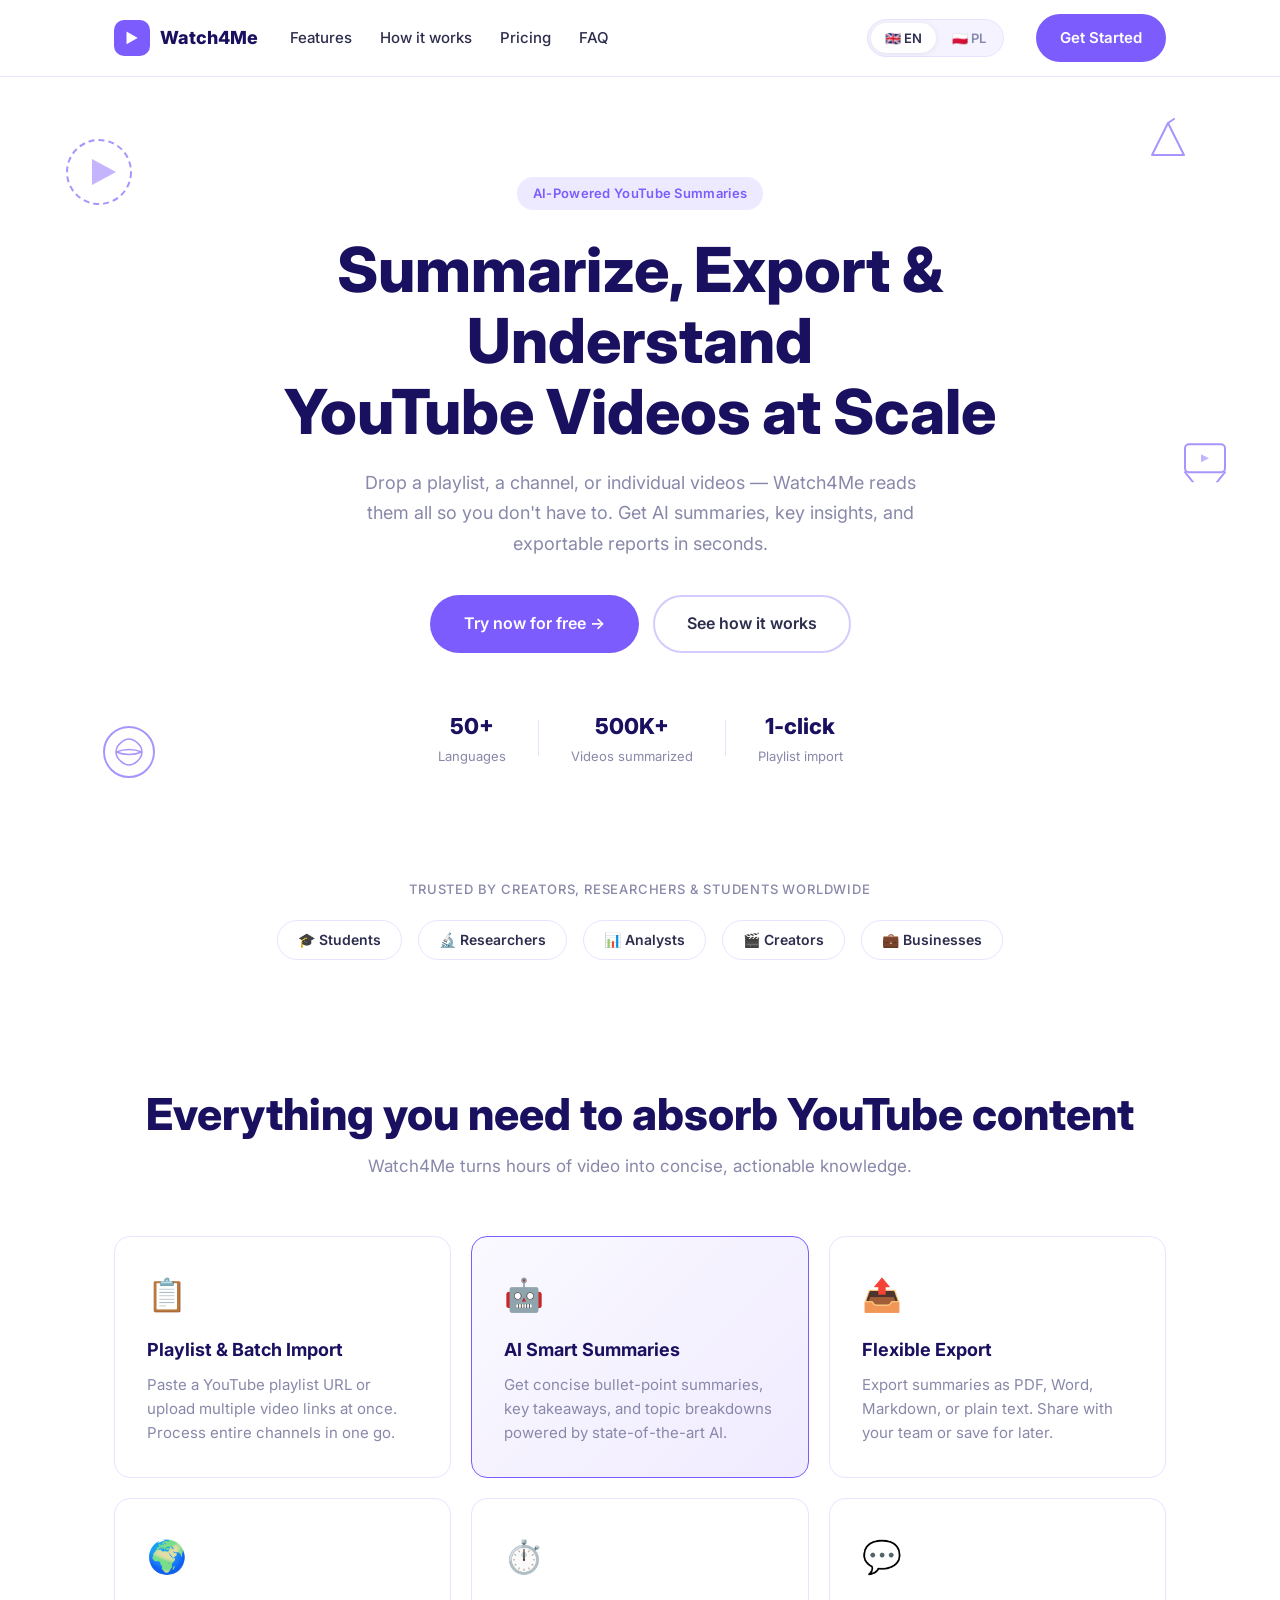
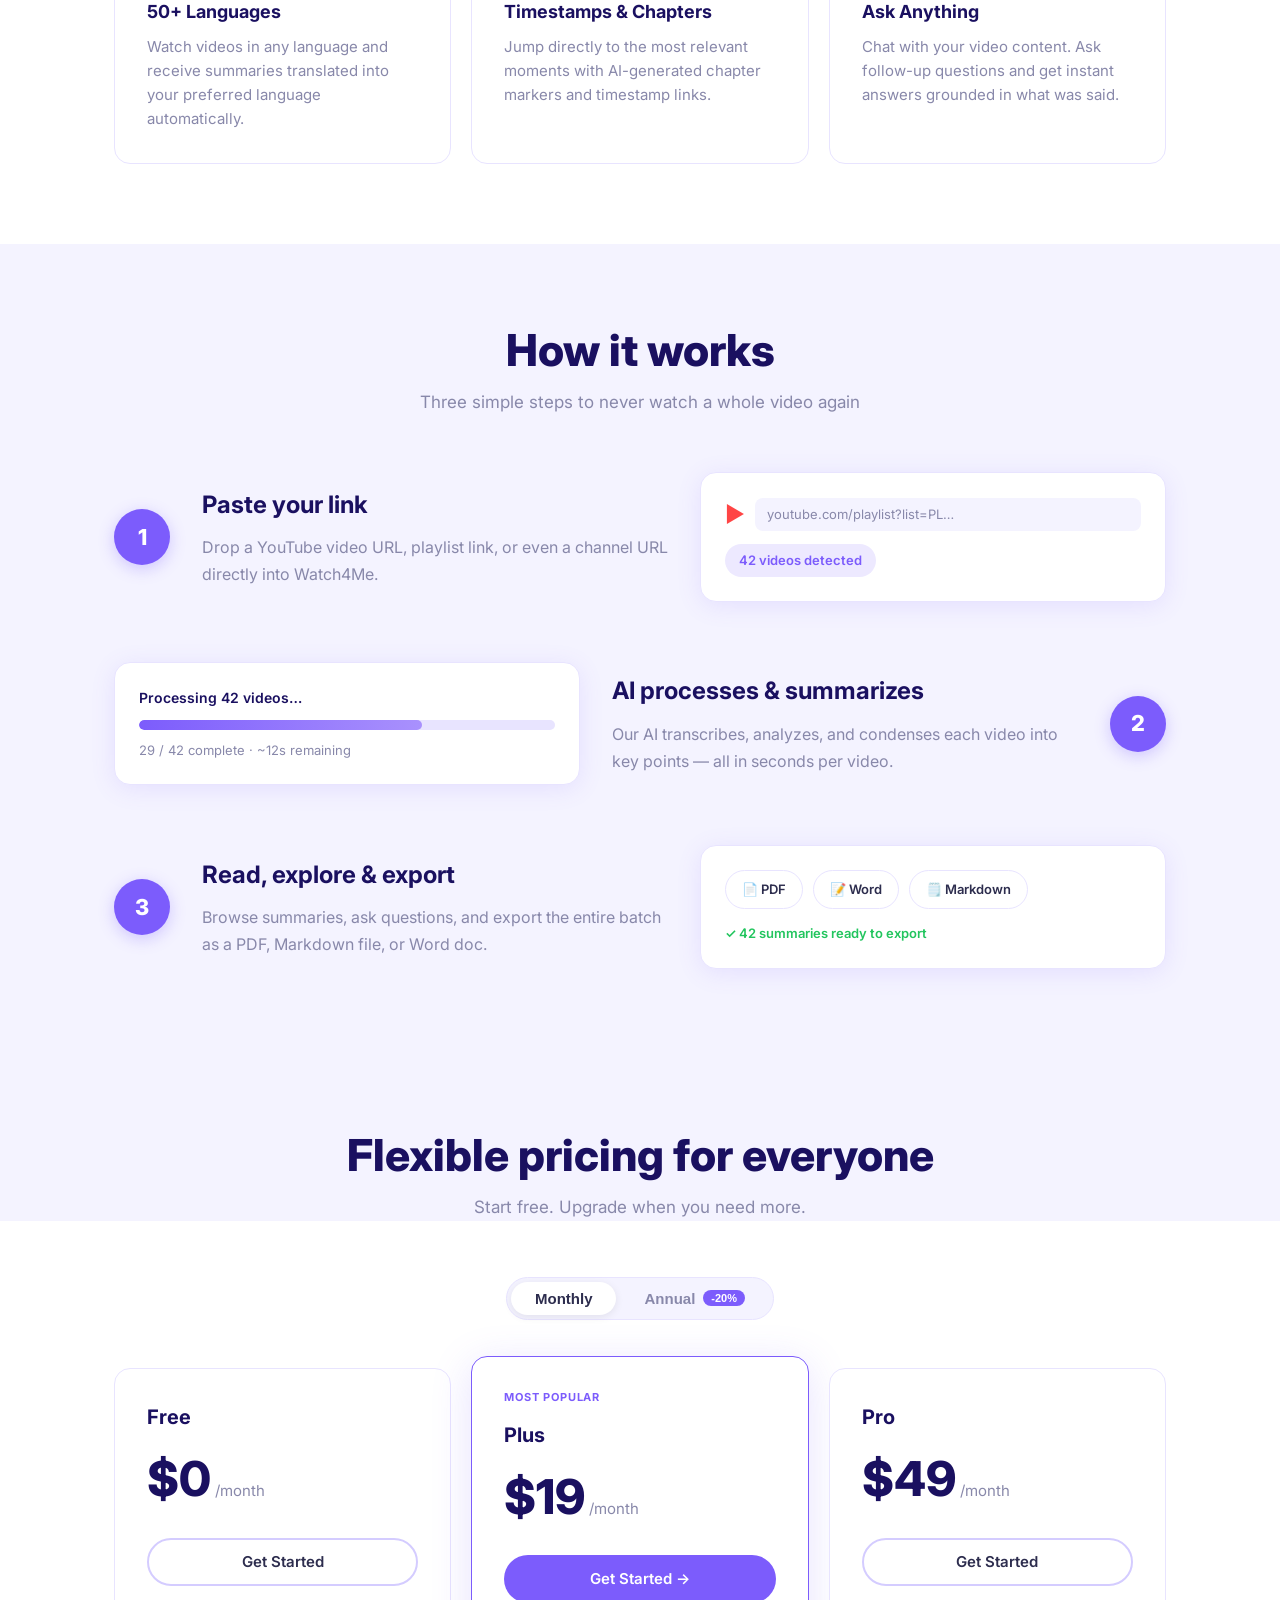
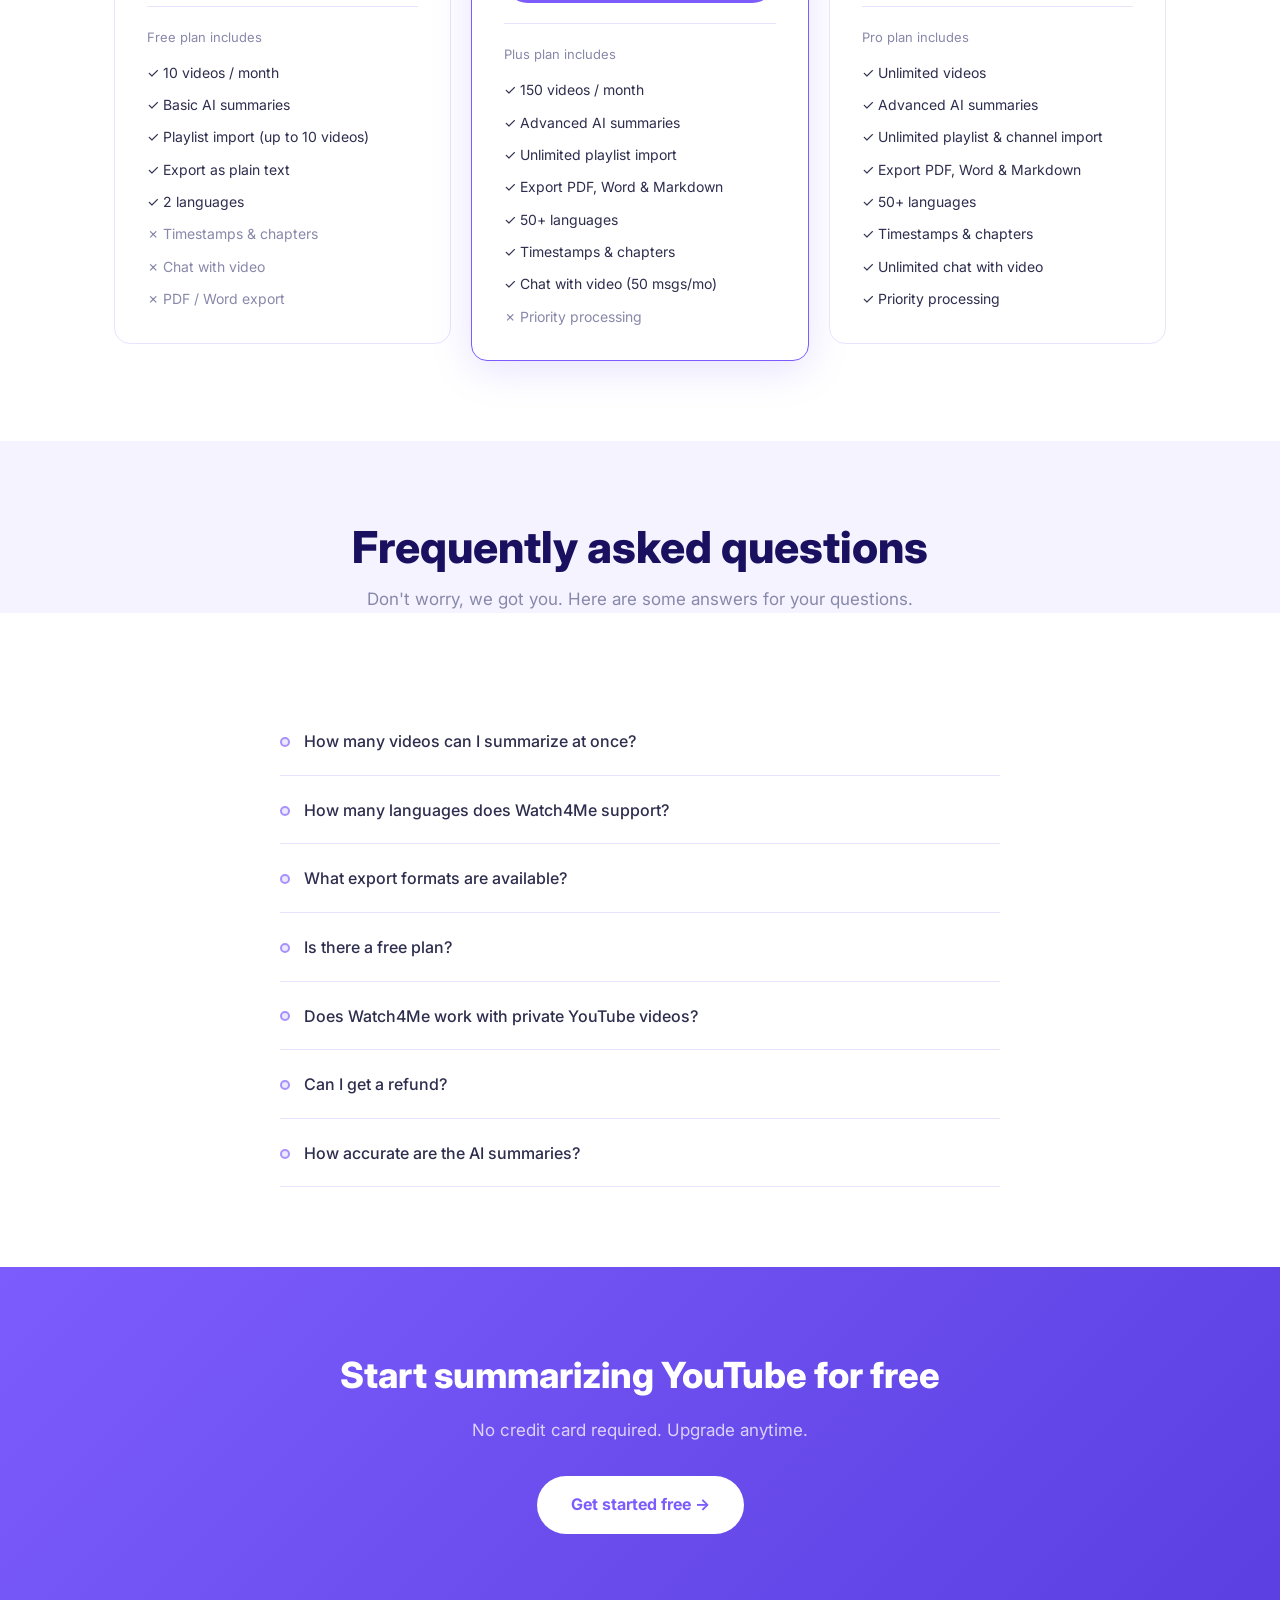
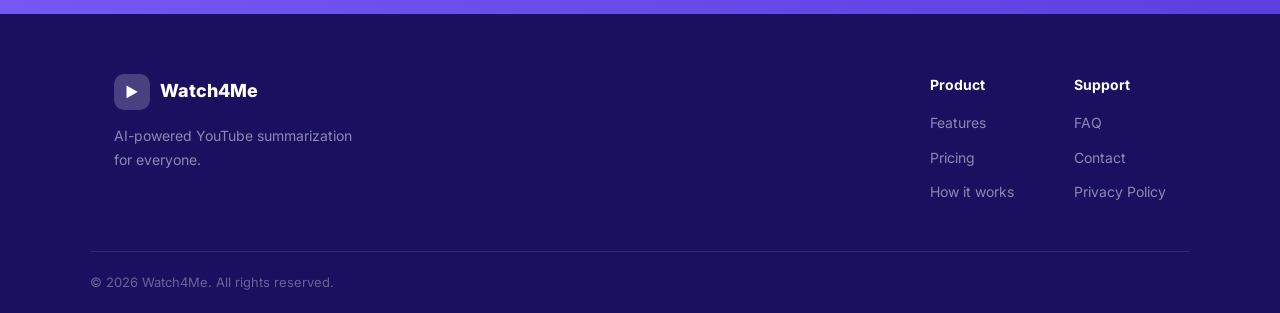
==== commit eb931f1d: "Add Polish version (pl.html) and EN/PL language switcher in nav https://claude.ai/code/session_012Wo" ====
--- a/index.html
+++ b/index.html
@@ -23,6 +23,10 @@
         <li><a href="#pricing">Pricing</a></li>
         <li><a href="#faq">FAQ</a></li>
       </ul>
+      <div class="lang-switch">
+        <a href="index.html" class="lang-btn lang-btn--active">🇬🇧 EN</a>
+        <a href="pl.html" class="lang-btn">🇵🇱 PL</a>
+      </div>
       <a href="#pricing" class="btn btn-primary">Get Started</a>
     </nav>
   </header>
--- a/style.css
+++ b/style.css
@@ -459,6 +459,32 @@
   color: rgba(255,255,255,.35);
 }
 
+/* ===== LANG SWITCH ===== */
+.lang-switch {
+  display: flex;
+  gap: 2px;
+  background: var(--bg-light);
+  border: 1.5px solid var(--border);
+  border-radius: 100px;
+  padding: 3px;
+}
+.lang-btn {
+  padding: 5px 14px;
+  border-radius: 100px;
+  font-size: 13px;
+  font-weight: 600;
+  text-decoration: none;
+  color: var(--muted);
+  transition: all .2s;
+  white-space: nowrap;
+}
+.lang-btn:hover { color: var(--text); }
+.lang-btn--active {
+  background: #fff;
+  color: var(--text);
+  box-shadow: 0 1px 6px rgba(0,0,0,.08);
+}
+
 /* ===== RESPONSIVE ===== */
 @media (max-width: 820px) {
   .pricing-cards { grid-template-columns: 1fr; }
